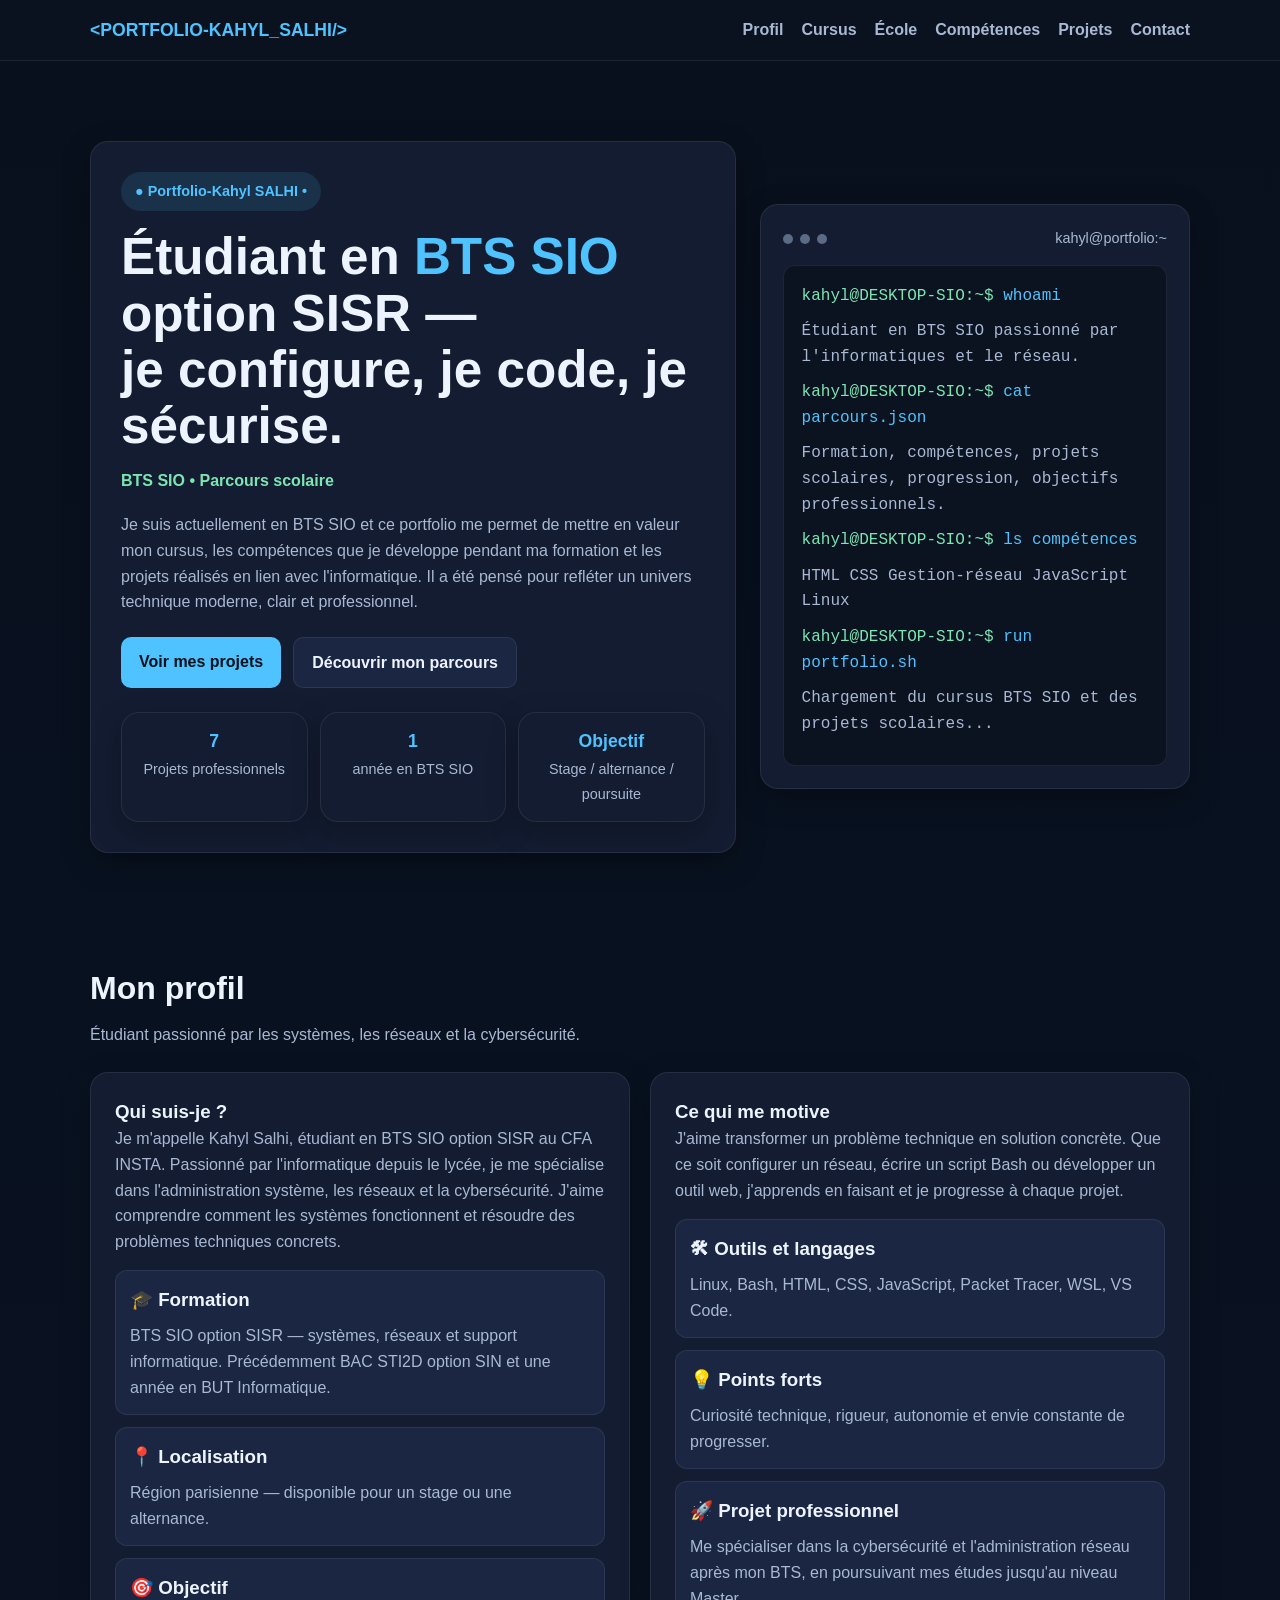
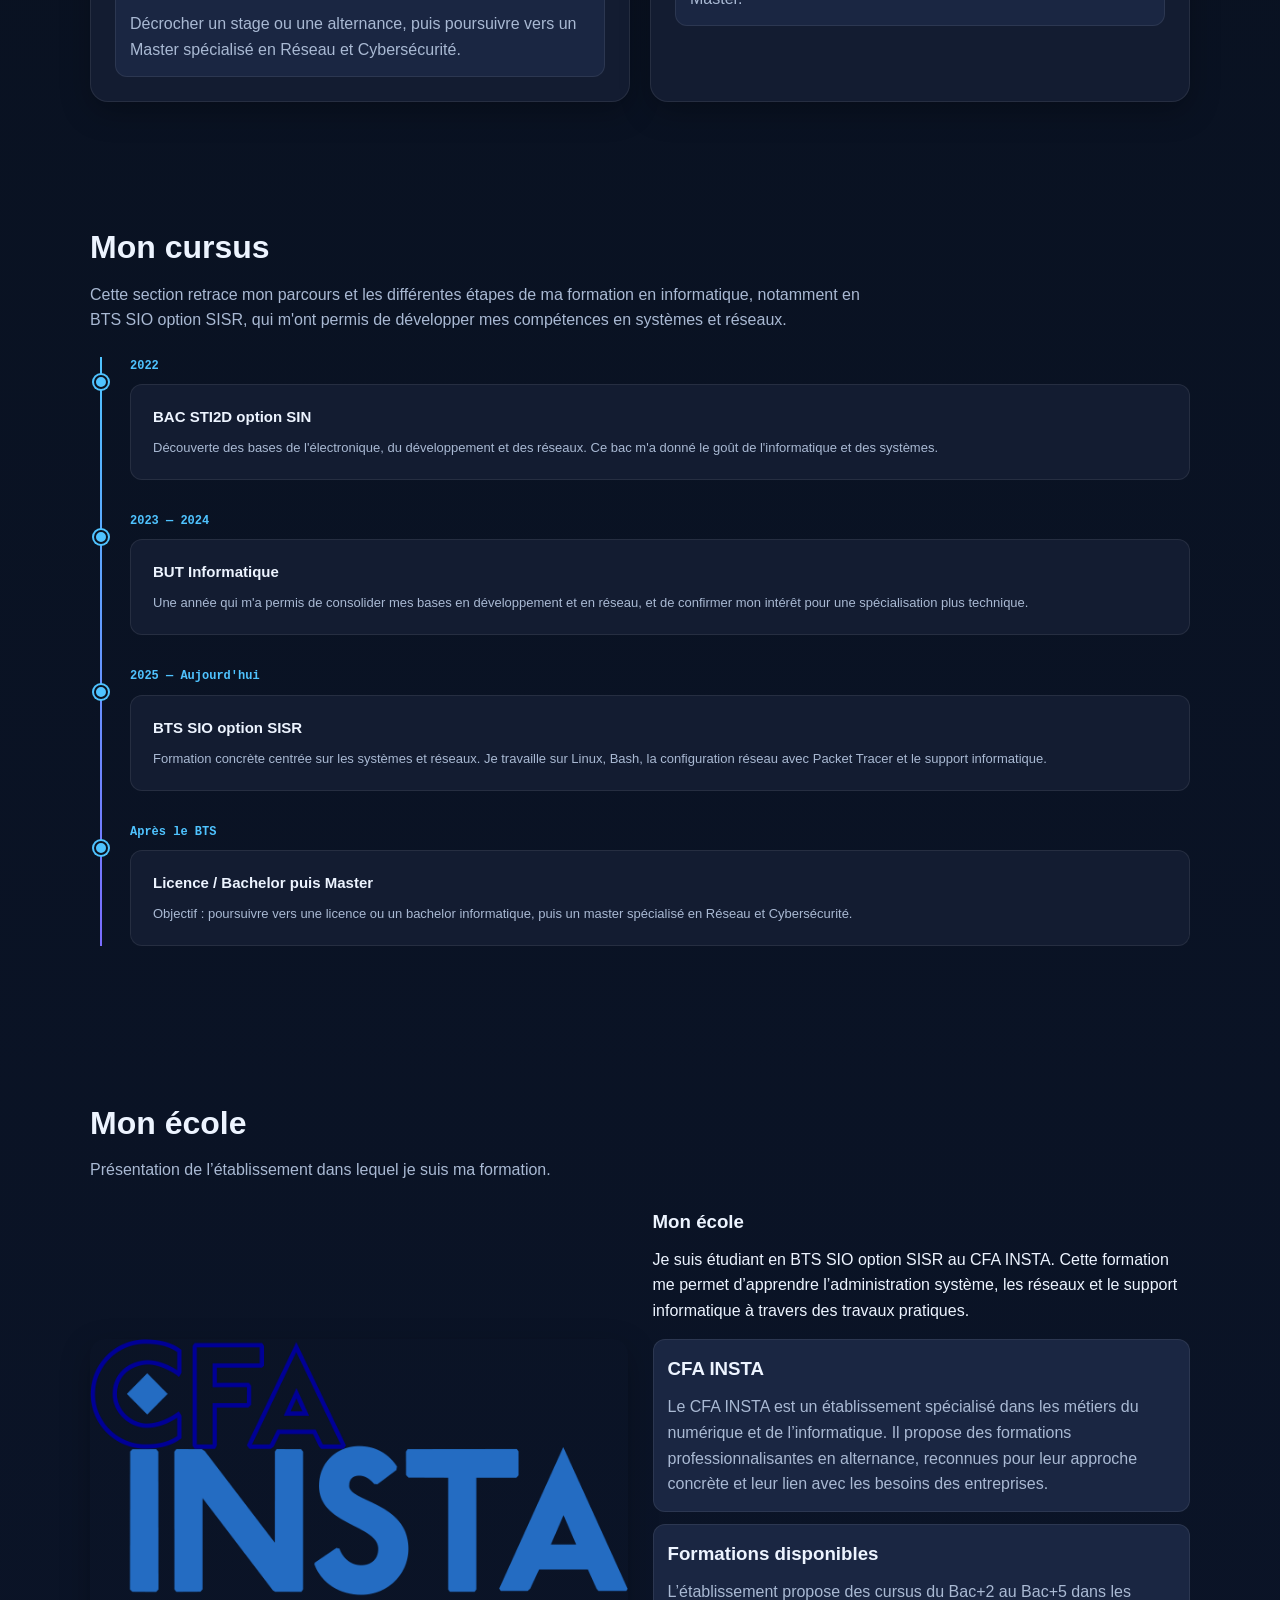
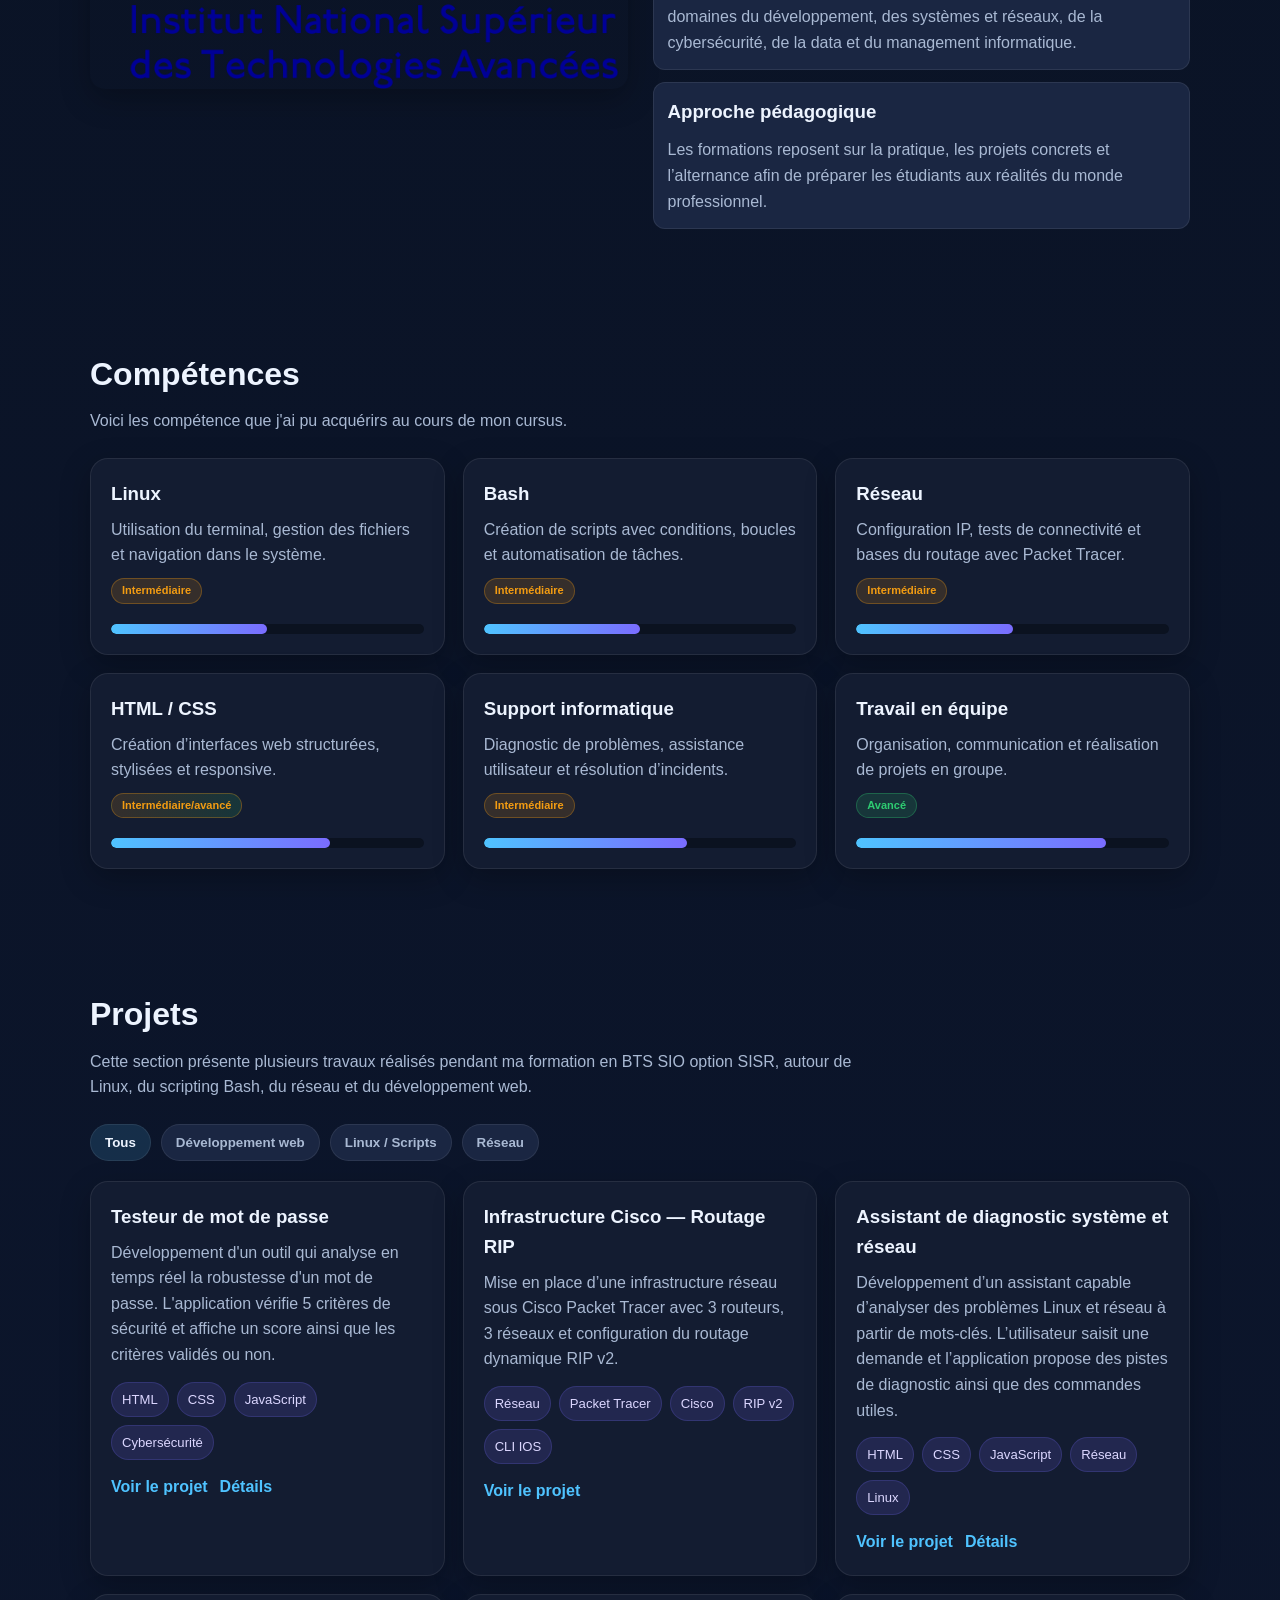
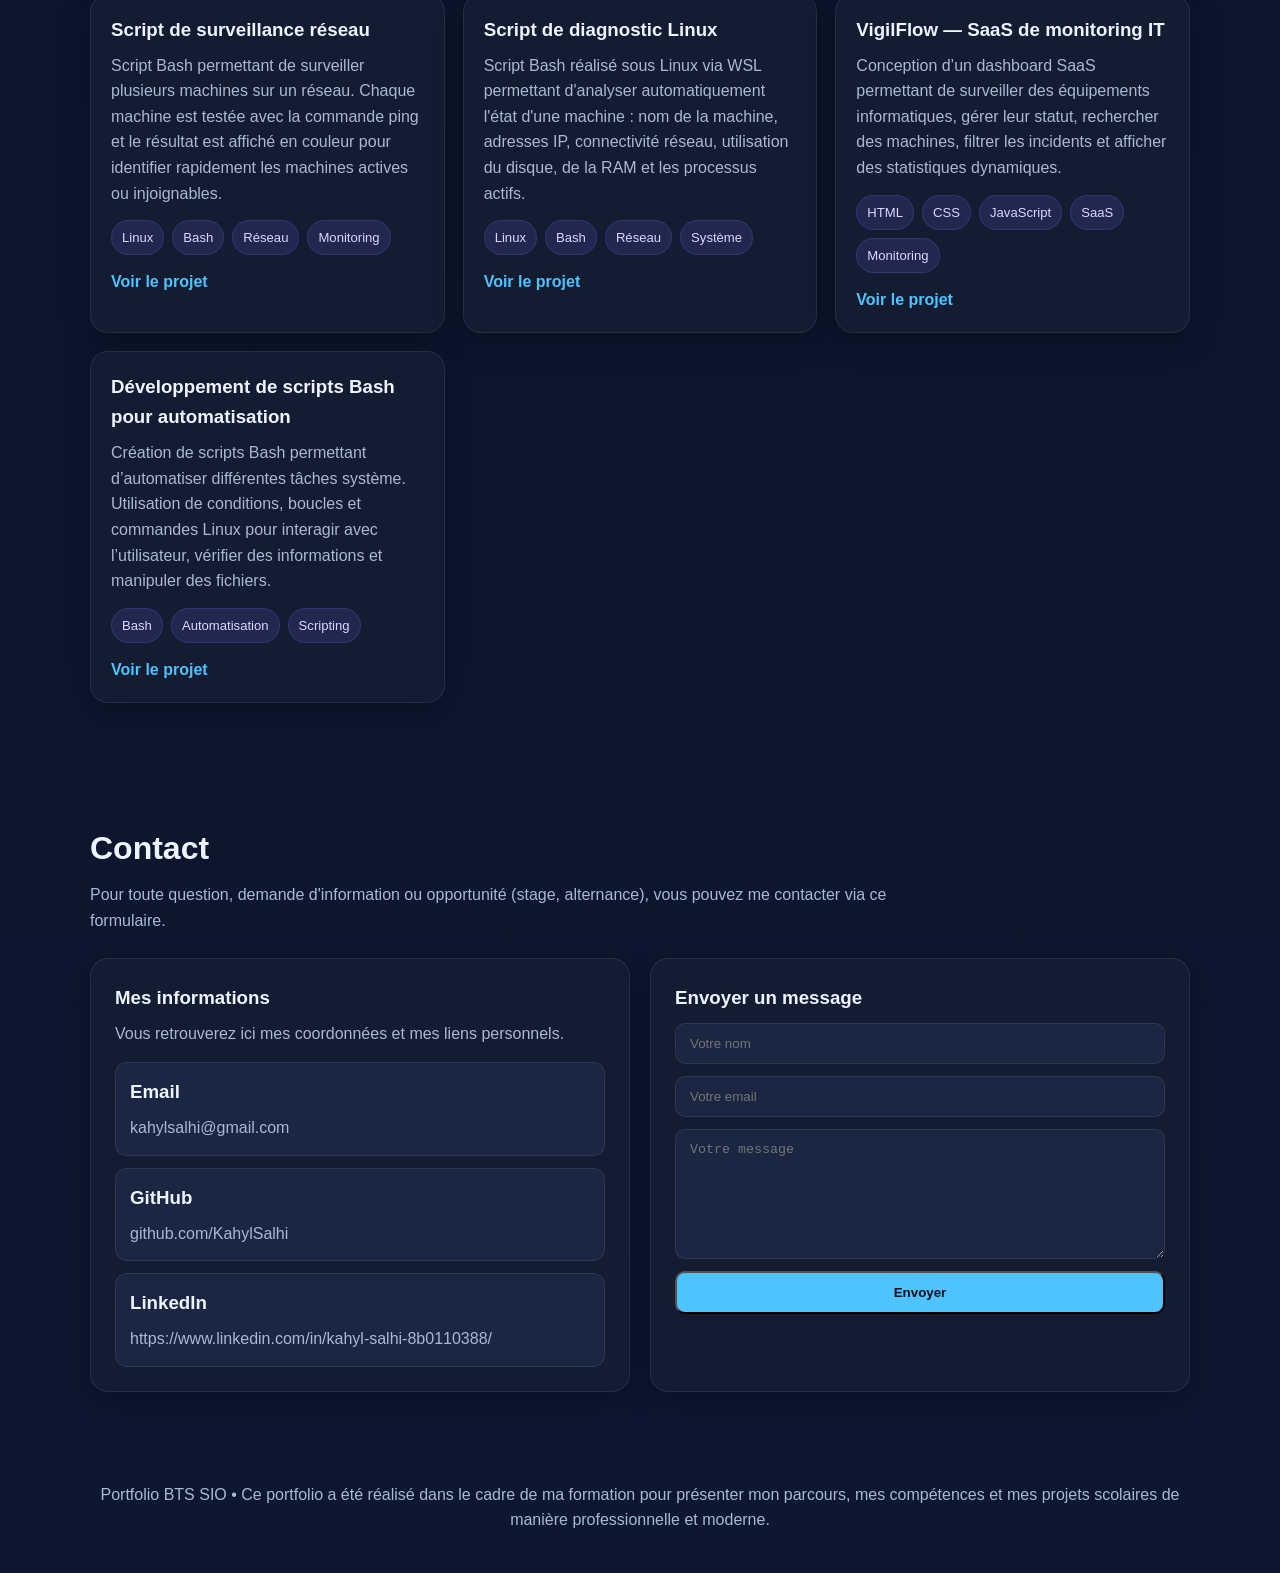
==== index.html @ feee1ef5 "Update fmt.Println message from 'Hello' to 'Goodbye'" ====
<!DOCTYPE html>
<html lang="fr">
<head>
<meta charset="UTF-8" />
<meta name="viewport" content="width=device-width, initial-scale=1.0" />
<title>Portfolio BTS SIO | Étudiant en informatique</title>
<link rel="stylesheet" href="style.css">
</head>
<body>
<nav class="navbar">
<div class="container nav-inner">
<div class="logo">&lt;<span>PORTFOLIO-KAHYL_SALHI</span>/&gt;</div>
<div class="nav-links">
<a href="#about">Profil</a>
<a href="#timeline">Cursus</a>
<a href="#ecole">École</a>
<a href="#skills">Compétences</a>
<a href="#projects">Projets</a>
<a href="#contact">Contact</a>
</div>
</div>
</nav>

<header class="hero container">
<div class="hero-grid">
<div class="hero-text reveal">
<div class="badge">● Portfolio-Kahyl SALHI •</div>
<h1>Étudiant en <span class="gradient-text">BTS SIO</span> option SISR —</br>je configure, je code, je sécurise.</h1>
<div class="typing" id="typingText"></div>
<p class="lead">
Je suis actuellement en BTS SIO et ce portfolio me permet de mettre en valeur mon cursus, les compétences que je développe pendant ma formation et les projets réalisés en lien avec l'informatique. Il a été pensé pour refléter un univers technique moderne, clair et professionnel.
</p>
<div class="hero-actions">
<a href="#projects" class="btn btn-primary">Voir mes projets</a>
<a href="#timeline" class="btn btn-secondary">Découvrir mon parcours</a>
</div>
<div class="hero-stats">
<div class="stats-card">
<strong>7</strong>
<span>Projets professionnels</span>
</div>
<div class="stats-card">
<strong>1</strong>
<span>année en BTS SIO</span>
</div>
<div class="stats-card">
<strong>Objectif</strong>
<span>Stage / alternance / poursuite</span>
</div>
</div>
</div>

<div class="terminal reveal">
<div class="terminal-header">
<div class="terminal-dots"><span></span><span></span><span></span></div>
<div class="terminal-title">kahyl@portfolio:~</div>
        </div>
        <div class="terminal-body">
          <div class="line"><span class="prompt">kahyl@DESKTOP-SIO:~$</span> <span class="command">whoami</span></div>
          <div class="line output">Étudiant en BTS SIO passionné par l'informatiques et le réseau.</div>
          <div class="line"><span class="prompt">kahyl@DESKTOP-SIO:~$</span> <span class="command">cat parcours.json</span></div>
          <div class="line output">Formation, compétences, projets scolaires, progression, objectifs professionnels.</div>
          <div class="line"><span class="prompt">kahyl@DESKTOP-SIO:~$</span> <span class="command">ls compétences</span></div>
          <div class="line output">HTML CSS Gestion-réseau JavaScript Linux </div>
          <div class="line"><span class="prompt">kahyl@DESKTOP-SIO:~$</span> <span class="command">run portfolio.sh</span></div>
          <div class="line output" id="terminalDynamic">Chargement du cursus BTS SIO et des projets scolaires...</div>
</div>
</div>

</header>

<section id="about">
  <div class="container">
    <div class="section-head reveal">
      <div>
        <h2>Mon profil</h2>
        <p>Étudiant passionné par les systèmes, les réseaux et la cybersécurité.</p>
      </div>
    </div>

    <div class="about-grid">

      <div class="card reveal">
        <h3>Qui suis-je ?</h3>
        <p>
          Je m'appelle Kahyl Salhi, étudiant en BTS SIO option SISR au CFA INSTA.
          Passionné par l'informatique depuis le lycée, je me spécialise dans
          l'administration système, les réseaux et la cybersécurité.
          J'aime comprendre comment les systèmes fonctionnent et résoudre des
          problèmes techniques concrets.
        </p>
        <div class="about-list">
          <div class="about-item">
            <h3>🎓 Formation</h3>
            <p>BTS SIO option SISR — systèmes, réseaux et support informatique.
            Précédemment BAC STI2D option SIN et une année en BUT Informatique.</p>
          </div>
          <div class="about-item">
            <h3>📍 Localisation</h3>
            <p>Région parisienne — disponible pour un stage ou une alternance.</p>
          </div>
          <div class="about-item">
            <h3>🎯 Objectif</h3>
            <p>Décrocher un stage ou une alternance, puis poursuivre vers un Master
            spécialisé en Réseau et Cybersécurité.</p>
          </div>
        </div>
      </div>

      <div class="card reveal">
        <h3>Ce qui me motive</h3>
        <p>
          J'aime transformer un problème technique en solution concrète.
          Que ce soit configurer un réseau, écrire un script Bash ou développer
          un outil web, j'apprends en faisant et je progresse à chaque projet.
        </p>
        <div class="about-list">
          <div class="about-item">
            <h3>🛠 Outils et langages</h3>
            <p>Linux, Bash, HTML, CSS, JavaScript, Packet Tracer, WSL, VS Code.</p>
          </div>
          <div class="about-item">
            <h3>💡 Points forts</h3>
            <p>Curiosité technique, rigueur, autonomie et envie constante de progresser.</p>
          </div>
          <div class="about-item">
            <h3>🚀 Projet professionnel</h3>
            <p>Me spécialiser dans la cybersécurité et l'administration réseau
            après mon BTS, en poursuivant mes études jusqu'au niveau Master.</p>
          </div>
        </div>
      </div>

    </div>
  </div>
</section>

<section id="timeline">
<div class="container">
<div class="section-head reveal">
<div>
<h2>Mon cursus</h2>
<p>Cette section retrace mon parcours et les différentes étapes de ma formation en informatique, notamment en BTS SIO option SISR, qui m'ont permis de développer mes compétences en systèmes et réseaux.</p>
</div>
</div>
<div class="timeline-vertical">

  <div class="tl-item reveal">
    <div class="tl-point"></div>
    <div class="tl-date">2022</div>
    <div class="tl-content">
      <h3>BAC STI2D option SIN</h3>
      <p>Découverte des bases de l'électronique, du développement et des réseaux. Ce bac m'a donné le goût de l'informatique et des systèmes.</p>
    </div>
  </div>

  <div class="tl-item reveal">
    <div class="tl-point"></div>
    <div class="tl-date">2023 — 2024</div>
    <div class="tl-content">
      <h3>BUT Informatique</h3>
      <p>Une année qui m'a permis de consolider mes bases en développement et en réseau, et de confirmer mon intérêt pour une spécialisation plus technique.</p>
    </div>
  </div>

  <div class="tl-item reveal">
    <div class="tl-point"></div>
    <div class="tl-date">2025 — Aujourd'hui</div>
    <div class="tl-content">
      <h3>BTS SIO option SISR</h3>
      <p>Formation concrète centrée sur les systèmes et réseaux. Je travaille sur Linux, Bash, la configuration réseau avec Packet Tracer et le support informatique.</p>
    </div>
  </div>

  <div class="tl-item reveal">
    <div class="tl-point"></div>
    <div class="tl-date">Après le BTS</div>
    <div class="tl-content">
      <h3>Licence / Bachelor puis Master</h3>
      <p>Objectif : poursuivre vers une licence ou un bachelor informatique, puis un master spécialisé en Réseau et Cybersécurité.</p>
    </div>
  </div>

</div>
</section>

<section id="ecole">
  <div class="container">
    <div class="section-head reveal">
      <div>
        <h2>Mon école</h2>
        <p>Présentation de l’établissement dans lequel je suis ma formation.</p>
      </div>
    </div>

    <div class="ecole-container reveal">

      <!-- IMAGE -->
      <div class="ecole-img">
        <img src="images/ecole.jpg" alt="CFA INSTA">
      </div>

      <!-- TEXTE -->
      <div class="ecole-content">
        <h3>Mon école</h3>
        <p>
          Je suis étudiant en BTS SIO option SISR au CFA INSTA.
          Cette formation me permet d’apprendre l’administration système,
          les réseaux et le support informatique à travers des travaux pratiques.
        </p>

        <div class="about-list">
          <div class="about-item">
            <h3>CFA INSTA</h3>
            <p>Le CFA INSTA est un établissement spécialisé dans les métiers du numérique et de l’informatique.
          Il propose des formations professionnalisantes en alternance, reconnues pour leur approche concrète
          et leur lien avec les besoins des entreprises.</p>
          </div>

          <div class="about-item">
            <h3>Formations disponibles</h3>
            <p>L’établissement propose des cursus du Bac+2 au Bac+5 dans les domaines du développement,
              des systèmes et réseaux, de la cybersécurité, de la data et du management informatique.</p>
          </div>

          <div class="about-item">
            <h3>Approche pédagogique</h3>
            <p>Les formations reposent sur la pratique, les projets concrets et l’alternance afin de préparer
              les étudiants aux réalités du monde professionnel.</p>
          </div>
        </div>
      </div>

    </div>
  </div>
</section>

<section id="skills">
<div class="container">
<div class="section-head reveal">
<div>
<h2>Compétences</h2>
<p>Voici les compétence que j'ai pu acquérirs au cours de mon cursus.</p>
</div>
</div>
<div class="skills-grid">

  <div class="skill-card reveal">
    <h3>Linux</h3>
    <p>Utilisation du terminal, gestion des fichiers et navigation dans le système.</p>
        <span class="niveau intermediaire">Intermédiaire</span>
    <div class="progress"><span data-width="50%"></span></div>
  </div>

  <div class="skill-card reveal">
    <h3>Bash</h3>
    <p>Création de scripts avec conditions, boucles et automatisation de tâches.</p>
          <span class="niveau intermediaire">Intermédiaire</span>
    <div class="progress"><span data-width="50%"></span></div>
  </div>

  <div class="skill-card reveal">
    <h3>Réseau</h3>
    <p>Configuration IP, tests de connectivité et bases du routage avec Packet Tracer.</p>
          <span class="niveau intermediaire">Intermédiaire</span>
    <div class="progress"><span data-width="50%"></span></div>
  </div>

  <div class="skill-card reveal">
    <h3>HTML / CSS</h3>
    <p>Création d’interfaces web structurées, stylisées et responsive.</p>
          <span class="niveau inter-avan">Intermédiaire/avancé</span>
    <div class="progress"><span data-width="70%"></span></div>
  </div>

  <div class="skill-card reveal">
    <h3>Support informatique</h3>
    <p>Diagnostic de problèmes, assistance utilisateur et résolution d’incidents.</p>
          <span class="niveau intermediaire">Intermédiaire</span>
    <div class="progress"><span data-width="65%"></span></div>
  </div>

  <div class="skill-card reveal">
    <h3>Travail en équipe</h3>
    <p>Organisation, communication et réalisation de projets en groupe.</p>
          <span class="niveau avance">Avancé</span>
    <div class="progress"><span data-width="80%"></span></div>
  </div>

</div>
</div>
</section>

<section id="projects">
<div class="container">
<div class="section-head reveal">
<div>
<h2>Projets </h2>
<p>Cette section présente plusieurs travaux réalisés pendant ma formation en BTS SIO option SISR, autour de Linux, du scripting Bash, du réseau et du développement web.</p>
</div>
</div>

<div class="filter-bar reveal">
<button class="filter-btn active" data-filter="all">Tous</button>
<button class="filter-btn" data-filter="web">Développement web</button>
<button class="filter-btn" data-filter="app">Linux / Scripts</button>
<button class="filter-btn" data-filter="analyse">Réseau</button>
</div>

<div class="projects-grid">

<article class="project-card reveal" data-category="web">
  <h3>Testeur de mot de passe</h3>

  <p>
    Développement d'un outil qui analyse en temps réel la robustesse d'un mot de passe.
    L'application vérifie 5 critères de sécurité et affiche un score ainsi que les critères validés ou non.
  </p>

  <div class="tags">
    <span class="tag">HTML</span>
    <span class="tag">CSS</span>
    <span class="tag">JavaScript</span>
    <span class="tag">Cybersécurité</span>
  </div>

  <div class="project-links">
    <a href="https://kahylSalhi.github.io/Portfolio/testeur-mdp/test-mdp.html" target="_blank">Voir le projet</a>
    <a href="projet-testeur-mdp.html">Détails</a>
  </div>
</article>

<article class="project-card reveal" data-category="analyse">

  <h3>Infrastructure Cisco — Routage RIP</h3>

  <p>
    Mise en place d’une infrastructure réseau sous Cisco Packet Tracer
    avec 3 routeurs, 3 réseaux et configuration du routage dynamique RIP v2.
  </p>

  <div class="tags">
    <span class="tag">Réseau</span>
    <span class="tag">Packet Tracer</span>
    <span class="tag">Cisco</span>
    <span class="tag">RIP v2</span>
    <span class="tag">CLI IOS</span>
  </div>

  <div class="project-links">
    <a href="projet-cisco-rip.html" target="_blank">
      Voir le projet
    </a>
  </div>

</article>

<article class="project-card reveal" data-category="web">
  <h3>Assistant de diagnostic système et réseau</h3>

  <p>
    Développement d’un assistant capable d’analyser des problèmes Linux et réseau à partir de mots-clés.
    L’utilisateur saisit une demande et l’application propose des pistes de diagnostic ainsi que des commandes utiles.
  </p>

  <div class="tags">
    <span class="tag">HTML</span>
    <span class="tag">CSS</span>
    <span class="tag">JavaScript</span>
    <span class="tag">Réseau</span>
    <span class="tag">Linux</span>
  </div>

  <div class="project-links">
    <a href="https://kahylSalhi.github.io/Portfolio/assistant-ia.html" target="_blank">Voir le projet</a>
    <a href="assistant-diagnostic-detail.html">Détails</a>
  </div>
</article>

<article class="project-card reveal" data-category="app">

  <h3>Script de surveillance réseau</h3>

  <p>
    Script Bash permettant de surveiller plusieurs machines sur un réseau.
    Chaque machine est testée avec la commande ping et le résultat est affiché
    en couleur pour identifier rapidement les machines actives ou injoignables.
  </p>

  <div class="tags">
    <span class="tag">Linux</span>
    <span class="tag">Bash</span>
    <span class="tag">Réseau</span>
    <span class="tag">Monitoring</span>
  </div>

  <div class="project-links">
    <a href="projet-surveillance.html" target="_blank">Voir le projet</a>
  </div>

</article>
        
<article class="project-card reveal" data-category="app">
  <h3>Script de diagnostic Linux</h3>

  <p>
    Script Bash réalisé sous Linux via WSL permettant d'analyser automatiquement l'état 
        d'une machine : nom de la machine, adresses IP, connectivité réseau, utilisation 
        du disque, de la RAM et les processus actifs.
  </p>

  <div class="tags">
    <span class="tag">Linux</span>
    <span class="tag">Bash</span>
    <span class="tag">Réseau</span>
    <span class="tag">Système</span>
  </div>

  <div class="project-links">
    <a href="projet-linux.html" target="_blank">Voir le projet</a>
  </div>
</article>

<article class="project-card reveal" data-category="web">

  <h3>VigilFlow — SaaS de monitoring IT</h3>

  <p>
    Conception d’un dashboard SaaS permettant de surveiller des équipements informatiques,
    gérer leur statut, rechercher des machines, filtrer les incidents et afficher des statistiques dynamiques.
  </p>

  <div class="tags">
    <span class="tag">HTML</span>
    <span class="tag">CSS</span>
    <span class="tag">JavaScript</span>
    <span class="tag">SaaS</span>
    <span class="tag">Monitoring</span>
  </div>

  <div class="project-links">
    <a href="Saas-VigilFLOW/projet-vigilflow.html" target="_blank">Voir le projet</a>
  </div>

</article>

<article class="project-card reveal" data-category="app">
<h3>Développement de scripts Bash pour automatisation</h3>
<p>Création de scripts Bash permettant d’automatiser différentes tâches système. Utilisation de conditions, boucles et commandes Linux pour interagir avec l’utilisateur, vérifier des informations et manipuler des fichiers.</p>
<div class="tags">
<span class="tag">Bash</span>
<span class="tag">Automatisation</span>
<span class="tag">Scripting</span>
</div>
<div class="project-links">
<a href="gestion-users.html" target="_blank">Voir le projet</a>
</div>

</article>
        
</div>
</div>
</section>

<section id="contact">
<div class="container">
<div class="section-head reveal">
<div>
<h2>Contact</h2>
<p>Pour toute question, demande d'information ou opportunité (stage, alternance), vous pouvez me contacter via ce formulaire.</p>
</div>
</div>
<div class="contact-grid">
<div class="contact-card reveal">
<h3>Mes informations</h3>
<p>Vous retrouverez ici mes coordonnées et mes liens personnels.</p>
<div class="about-list">
<div class="about-item">
<h3>Email</h3>
<p>kahylsalhi@gmail.com</p>
</div>
<div class="about-item">
<h3>GitHub</h3>
<p>github.com/KahylSalhi</p>
</div>
<div class="about-item">
<h3>LinkedIn</h3>
<p>https://www.linkedin.com/in/kahyl-salhi-8b0110388/</p>
</div>
</div>
</div>

<div class="contact-card reveal">
<h3>Envoyer un message</h3>
<form id="contactForm">
<input type="text" placeholder="Votre nom" required>
<input type="email" placeholder="Votre email" required>
<textarea placeholder="Votre message" required></textarea>
<button type="submit" class="btn btn-primary">Envoyer</button>
<div class="success-msg" id="successMsg">Message envoyé avec succès! Merci de m'avoir contacté.</div>
</form>
</div>
</div>
</div>
</section>

<footer>
<div class="container">
Portfolio BTS SIO • Ce portfolio a été réalisé dans le cadre de ma formation pour présenter mon parcours, mes compétences et mes projets scolaires de manière professionnelle et moderne.
</div>
</footer>

<script>
const typingText = document.getElementById('typingText');
const words = [
'BTS SIO • Parcours scolaire',
'Projets réalisés en formation',
'Compétences techniques en progression',
'Objectif : stage ou poursuite d\'études'
];

let wordIndex = 0;
let charIndex = 0;
let deleting = false;

function typeEffect() {
const current = words[wordIndex];
typingText.textContent = current.slice(0, charIndex);

if (!deleting && charIndex < current.length) {
charIndex++;
setTimeout(typeEffect, 70);
} else if (deleting && charIndex > 0) {
charIndex--;
setTimeout(typeEffect, 35);
} else {
deleting = !deleting;
if (!deleting) {
wordIndex = (wordIndex + 1) % words.length;
}
setTimeout(typeEffect, deleting ? 1000 : 250);
}
}
typeEffect();

const revealElements = document.querySelectorAll('.reveal');
const observer = new IntersectionObserver((entries) => {
entries.forEach((entry) => {
if (entry.isIntersecting) {
entry.target.classList.add('visible');
entry.target.querySelectorAll('.progress span').forEach((bar) => {
bar.style.width = bar.dataset.width;
});
}
});
}, { threshold: 0.15 });

revealElements.forEach((el) => observer.observe(el));

const filterButtons = document.querySelectorAll('.filter-btn');
const projects = document.querySelectorAll('.project-card');

filterButtons.forEach((button) => {
button.addEventListener('click', () => {
filterButtons.forEach((btn) => btn.classList.remove('active'));
button.classList.add('active');
const filter = button.dataset.filter;

projects.forEach((project) => {
const category = project.dataset.category;
if (filter === 'all' || category === filter) {
project.classList.remove('hidden');
} else {
project.classList.add('hidden');
}
});
});
});

const form = document.getElementById('contactForm');
const successMsg = document.getElementById('successMsg');

form.addEventListener('submit', function (e) {
e.preventDefault();
successMsg.style.display = 'block';
form.reset();
});
  
</script>
</body>
</html>
---- style.css ----
:root {
--bg: #0b1220;
--panel: #131c31;
--panel-2: #1a2642;
--text: #edf4ff;
--muted: #a9b9d3;
--primary: #4fc3ff;
--secondary: #7a6cff;
--border: rgba(255,255,255,0.08);
--shadow: 0 10px 30px rgba(0, 0, 0, 0.25);
}

* {
margin: 0;
padding: 0;
box-sizing: border-box;
}

html {
scroll-behavior: smooth;
}

body {
font-family: Arial, sans-serif;
background: linear-gradient(180deg, #08101d, #0d1730);
color: var(--text);
line-height: 1.6;
}

.container {
width: min(1100px, calc(100% - 32px));
margin: auto;
}

.navbar {
position: sticky;
top: 0;
background: rgba(11, 18, 32, 0.95);
border-bottom: 1px solid var(--border);
z-index: 10;
}

.nav-inner {
display: flex;
justify-content: space-between;
align-items: center;
gap: 20px;
padding: 16px 0;
flex-wrap: wrap;
}

.logo {
font-weight: 700;
font-size: 1.1rem;
color: var(--primary);
}

.nav-links {
display: flex;
gap: 18px;
flex-wrap: wrap;
}

.nav-links a {
color: var(--muted);
text-decoration: none;
font-weight: bold;
}

.nav-links a:hover {
color: var(--text);
}

.hero {
padding: 80px 0 50px;
}

.hero-grid {
display: grid;
grid-template-columns: 1.2fr 0.8fr;
gap: 24px;
align-items: center;
}

.hero-text,
.terminal,
.card,
.timeline-card,
.skill-card,
.project-card,
.contact-card,
.stats-card {
background: var(--panel);
border: 1px solid var(--border);
border-radius: 18px;
box-shadow: var(--shadow);
}

.hero-text {
padding: 30px;
}

.badge {
display: inline-block;
background: rgba(79, 195, 255, 0.12);
color: var(--primary);
padding: 8px 14px;
border-radius: 999px;
font-weight: bold;
margin-bottom: 18px;
font-size: 0.9rem;
}

h1 {
font-size: clamp(2rem, 4vw, 3.5rem);
line-height: 1.1;
margin-bottom: 14px;
}

.gradient-text {
color: var(--primary);
}

.typing {
color: #7ce6b3;
font-weight: bold;
min-height: 28px;
margin-bottom: 16px;
}

.lead {
color: var(--muted);
margin-bottom: 22px;
}

.hero-actions {
display: flex;
gap: 12px;
flex-wrap: wrap;
margin-bottom: 24px;
}

.btn {
display: inline-block;
padding: 12px 18px;
border-radius: 10px;
text-decoration: none;
font-weight: bold;
}

.btn-primary {
background: var(--primary);
color: #08101d;
}

.btn-secondary {
border: 1px solid var(--border);
color: var(--text);
background: var(--panel-2);
}

.hero-stats {
display: grid;
grid-template-columns: repeat(3, 1fr);
gap: 12px;
}

.stats-card {
padding: 14px;
text-align: center;
}

.stats-card strong {
display: block;
font-size: 1.1rem;
color: var(--primary);
}

.stats-card span {
color: var(--muted);
font-size: 0.9rem;
}

.terminal {
padding: 22px;
}

.terminal-header {
display: flex;
justify-content: space-between;
align-items: center;
margin-bottom: 14px;
}

.terminal-dots {
display: flex;
gap: 7px;
}

.terminal-dots span {
width: 10px;
height: 10px;
border-radius: 50%;
background: #5b6a85;
}

.terminal-title {
font-size: 0.9rem;
color: var(--muted);
}

.terminal-body {
font-family: Consolas, monospace;
background: #0b1220;
border: 1px solid var(--border);
border-radius: 12px;
padding: 18px;
}

.line { margin-bottom: 10px; }
.prompt { color: #7ce6b3; }
.command { color: var(--primary); }
.output { color: var(--muted); }

section {
padding: 60px 0;
}

.section-head {
margin-bottom: 24px;
}

.section-head h2 {
font-size: 2rem;
margin-bottom: 8px;
}

.section-head p {
color: var(--muted);
max-width: 800px;
}

.about-grid,
.timeline-grid,
.contact-grid {
display: grid;
grid-template-columns: repeat(2, 1fr);
gap: 20px;
}

.card,
.timeline-card,
.contact-card {
padding: 24px;
}

.about-list {
display: grid;
gap: 12px;
margin-top: 16px;
}

.about-item {
background: var(--panel-2);
border: 1px solid var(--border);
border-radius: 12px;
padding: 14px;
}

.about-item h3,
.timeline-card h3,
.skill-card h3,
.project-card h3,
.contact-card h3 {
margin-bottom: 8px;
}

.about-item p,
.card p,
.timeline-card p,
.skill-card p,
.project-card p,
.contact-card p {
color: var(--muted);
}

.skills-grid,
.projects-grid {
display: grid;
grid-template-columns: repeat(3, 1fr);
gap: 18px;
}

.skill-card,
.project-card {
padding: 20px;
}

.progress {
height: 10px;
border-radius: 999px;
background: #0b1220;
overflow: hidden;
margin-top: 14px;
}

.progress span {
display: block;
height: 100%;
border-radius: 999px;
background: linear-gradient(90deg, var(--primary), var(--secondary));
width: 0;
transition: width 1s ease;
}

.filter-bar {
display: flex;
gap: 10px;
flex-wrap: wrap;
margin-bottom: 20px;
}

.filter-btn {
border: 1px solid var(--border);
background: var(--panel-2);
color: var(--muted);
border-radius: 999px;
padding: 10px 14px;
cursor: pointer;
font-weight: bold;
}

.filter-btn.active,
.filter-btn:hover {
background: rgba(79, 195, 255, 0.15);
color: var(--text);
}

.tags {
display: flex;
gap: 8px;
flex-wrap: wrap;
margin: 14px 0;
}

.tag {
font-size: 0.82rem;
padding: 6px 10px;
border-radius: 999px;
background: rgba(122, 108, 255, 0.15);
color: #dcd7ff;
border: 1px solid rgba(122, 108, 255, 0.2);
}

.project-links {
display: flex;
gap: 12px;
margin-top: 12px;
}

.project-links a {
color: var(--primary);
text-decoration: none;
font-weight: bold;
}

.project-card.hidden {
display: none;
}

form {
display: grid;
gap: 12px;
margin-top: 10px;
}

input, textarea {
width: 100%;
padding: 12px 14px;
border-radius: 10px;
border: 1px solid var(--border);
background: var(--panel-2);
color: var(--text);
}

textarea {
min-height: 130px;
resize: vertical;
}

.success-msg {
display: none;
padding: 12px;
border-radius: 10px;
background: rgba(124, 230, 179, 0.12);
border: 1px solid rgba(124, 230, 179, 0.2);
color: #7ce6b3;
font-weight: bold;
}

footer {
padding: 30px 0 40px;
text-align: center;
color: var(--muted);
}

.reveal {
opacity: 0;
transform: translateY(20px);
transition: 0.6s ease;
}

.reveal.visible {
opacity: 1;
transform: translateY(0);
}

@media (max-width: 950px) {
.hero-grid,
.about-grid,
.timeline-grid,
.contact-grid,
.skills-grid,
.projects-grid {
grid-template-columns: 1fr;
}

.hero-stats {
grid-template-columns: 1fr;
}
}

@media (max-width: 640px) {
.hero-text,
.terminal,
.card,
.timeline-card,
.skill-card,
.project-card,
.contact-card {
padding: 18px;
}

h1 {
font-size: 2rem;
}
}

.projects-grid {
  display: grid;
  grid-template-columns: repeat(3, 1fr);
  gap: 18px;
}

.carousel {
  position: relative;
  margin-top: 20px;
  text-align: center;
}

.carousel img {
  width: 100%;
  max-height: 300px;
  object-fit: contain;
  border-radius: 12px;
  background: #0b1220;
}

.prev, .next {
  position: absolute;
  top: 50%;
  transform: translateY(-50%);
  background: rgba(0,0,0,0.6);
  color: white;
  border: none;
  padding: 10px;
  cursor: pointer;
  border-radius: 8px;
}

.prev { left: 10px; }
.next { right: 10px; }

#carouselText {
  margin-top: 10px;
  color: #a9b9d3;
}
  .ecole-container {
  display: grid;
  grid-template-columns: 1fr 1fr;
  gap: 25px;
  align-items: center;
}

.ecole-img img {
  width: 100%;
  border-radius: 15px;
  box-shadow: var(--shadow);
}

.ecole-content h3 {
  margin-bottom: 10px;
}

/* Responsive (mobile) */
@media (max-width: 900px) {
  .ecole-container {
    grid-template-columns: 1fr;
  }
}
.timeline-vertical {
  position: relative;
  padding-left: 40px;
}

.timeline-vertical::before {
  content: '';
  position: absolute;
  left: 10px;
  top: 0;
  bottom: 0;
  width: 2px;
  background: linear-gradient(to bottom, var(--primary), var(--secondary));
}

.tl-item {
  position: relative;
  margin-bottom: 32px;
}

.tl-point {
  position: absolute;
  left: -36px;
  top: 18px;
  width: 14px;
  height: 14px;
  border-radius: 50%;
  background: var(--primary);
  border: 2px solid #0b1220;
  box-shadow: 0 0 0 2px var(--primary);
}

.tl-date {
  font-size: 12px;
  color: var(--primary);
  margin-bottom: 8px;
  font-family: 'JetBrains Mono', monospace;
  font-weight: bold;
}

.tl-content {
  background: var(--panel);
  border: 1px solid var(--border);
  border-radius: 12px;
  padding: 20px 22px;
}

.tl-content h3 {
  font-size: 15px;
  color: var(--text);
  margin-bottom: 8px;
}

.tl-content p {
  font-size: 13px;
  color: var(--muted);
  line-height: 1.7;
}
.niveau {
  display: inline-block;
  font-size: 11px;
  font-weight: bold;
  padding: 3px 10px;
  border-radius: 999px;
  margin-top: 10px;
  margin-bottom: 6px;
}

.niveau.inter-avan {
  background: linear-gradient(90deg, rgba(243, 156, 18, 0.15), rgba(46, 204, 113, 0.15));
  color: #f39c12;
  border: 1px solid rgba(243, 156, 18, 0.3);
}


.niveau.intermediaire {
  background: rgba(243, 156, 18, 0.15);
  color: #f39c12;
  border: 1px solid rgba(243, 156, 18, 0.3);
}

.niveau.avance {
  background: rgba(46, 204, 113, 0.15);
  color: #2ecc71;
  border: 1px solid rgba(46, 204, 113, 0.3);
}

.profile-picture {
  margin-bottom: 25px;
}

.profile-picture img {
  width: 170px;
  height: 170px;
  object-fit: cover;
  border-radius: 50%;
  border: 4px solid #3b82f6;
  box-shadow: 0 10px 30px rgba(15, 23, 42, 0.15);
}
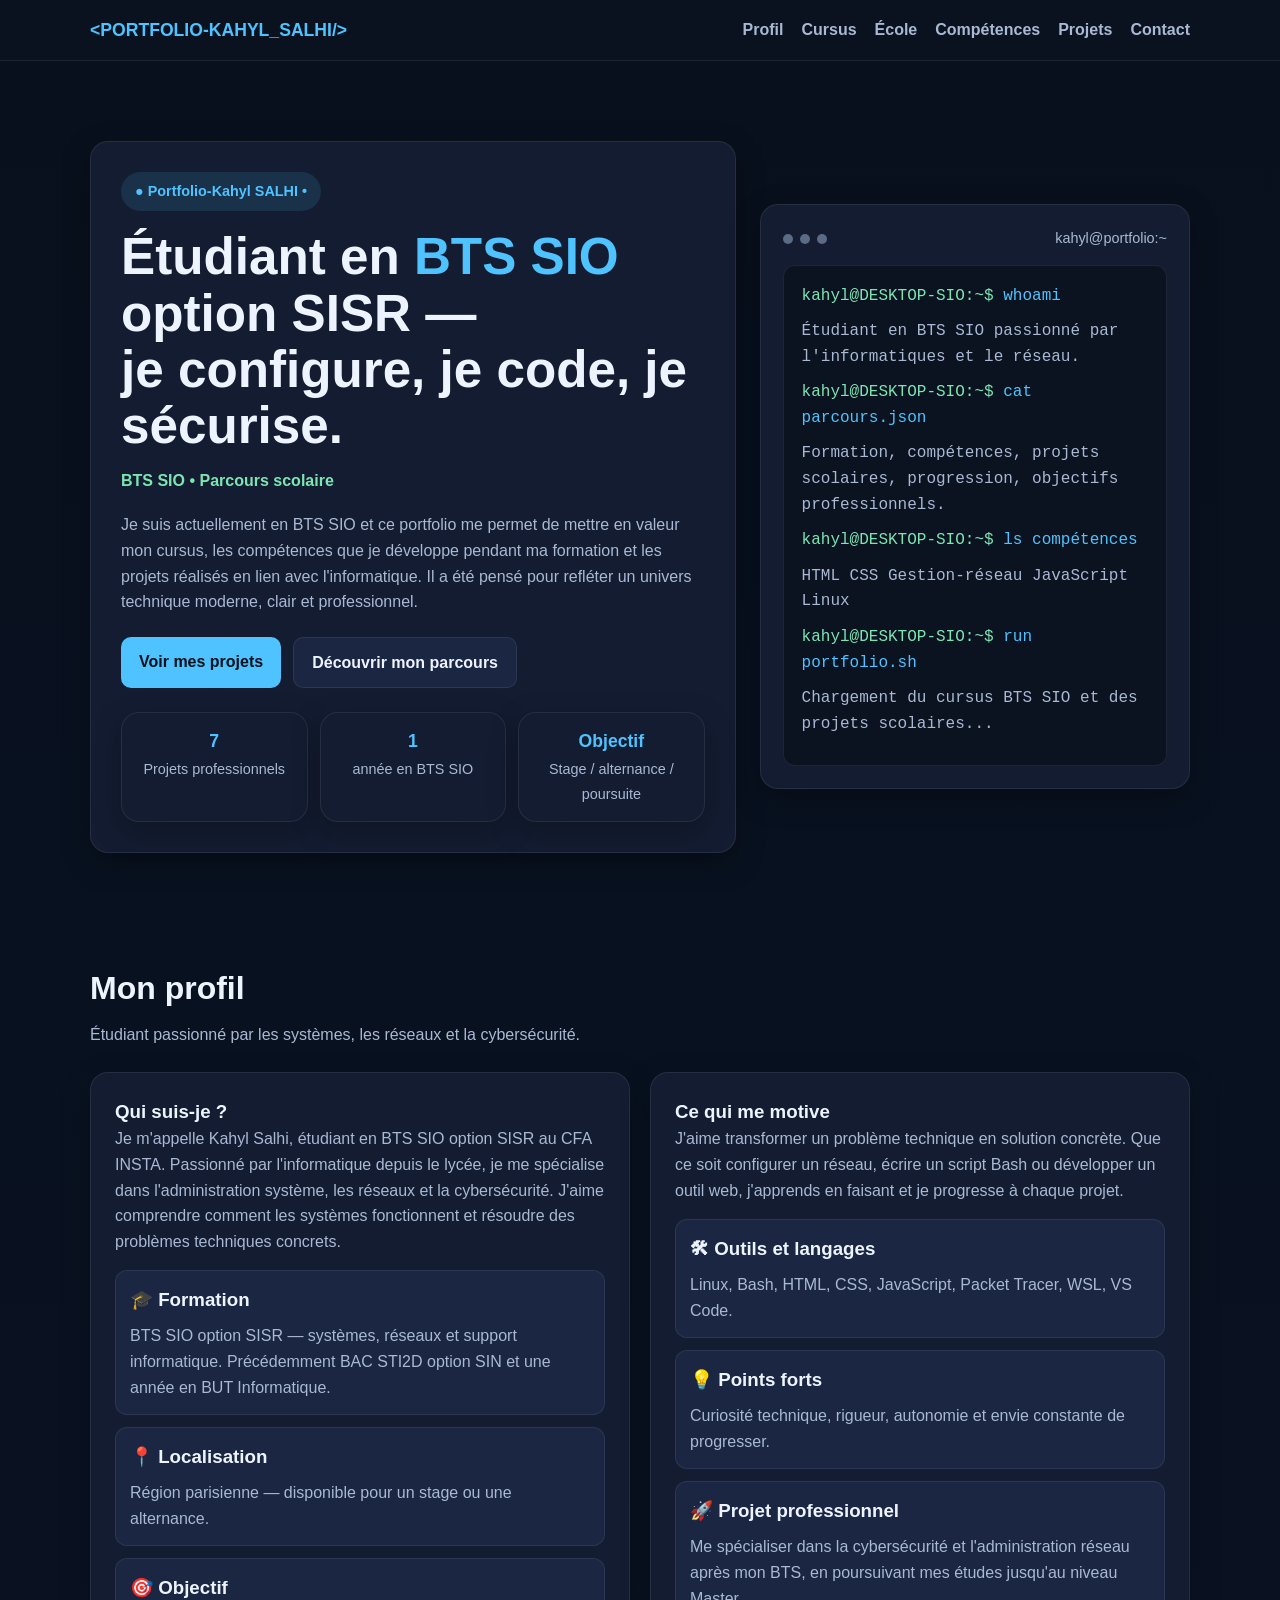
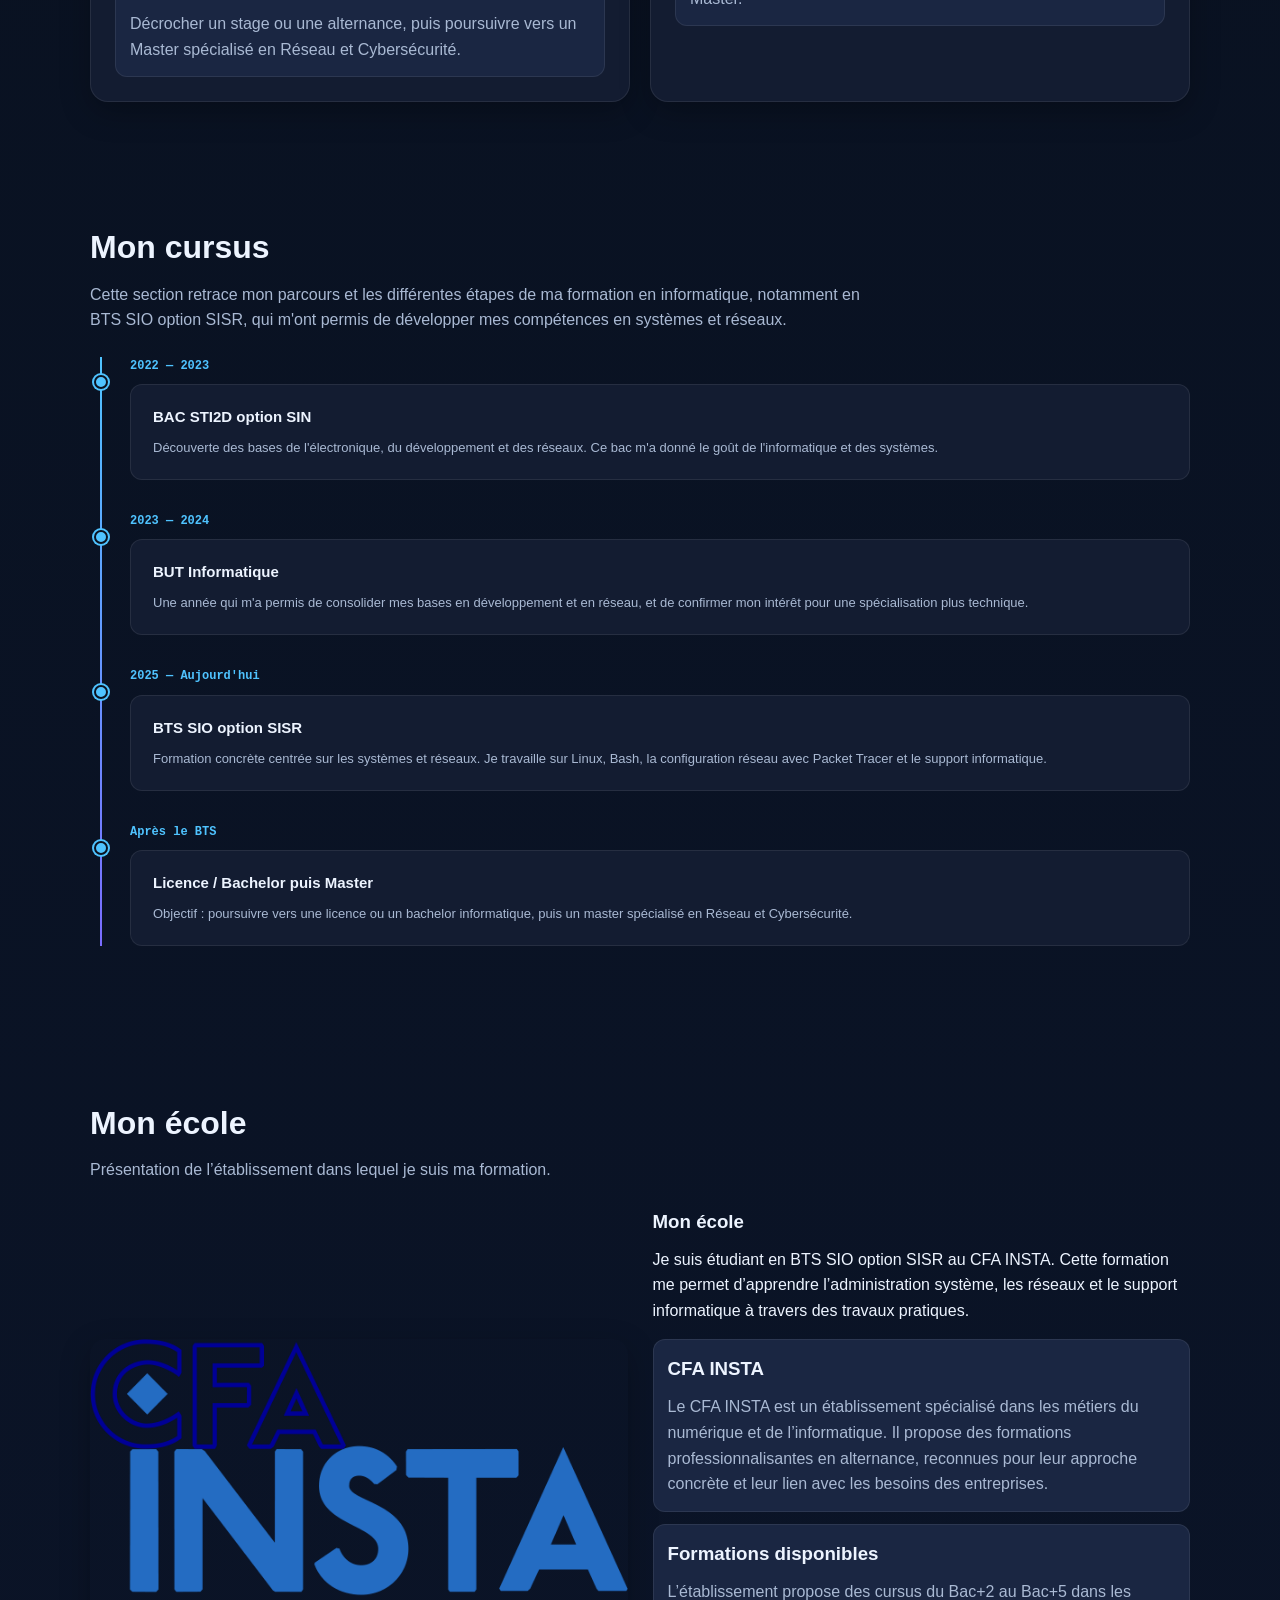
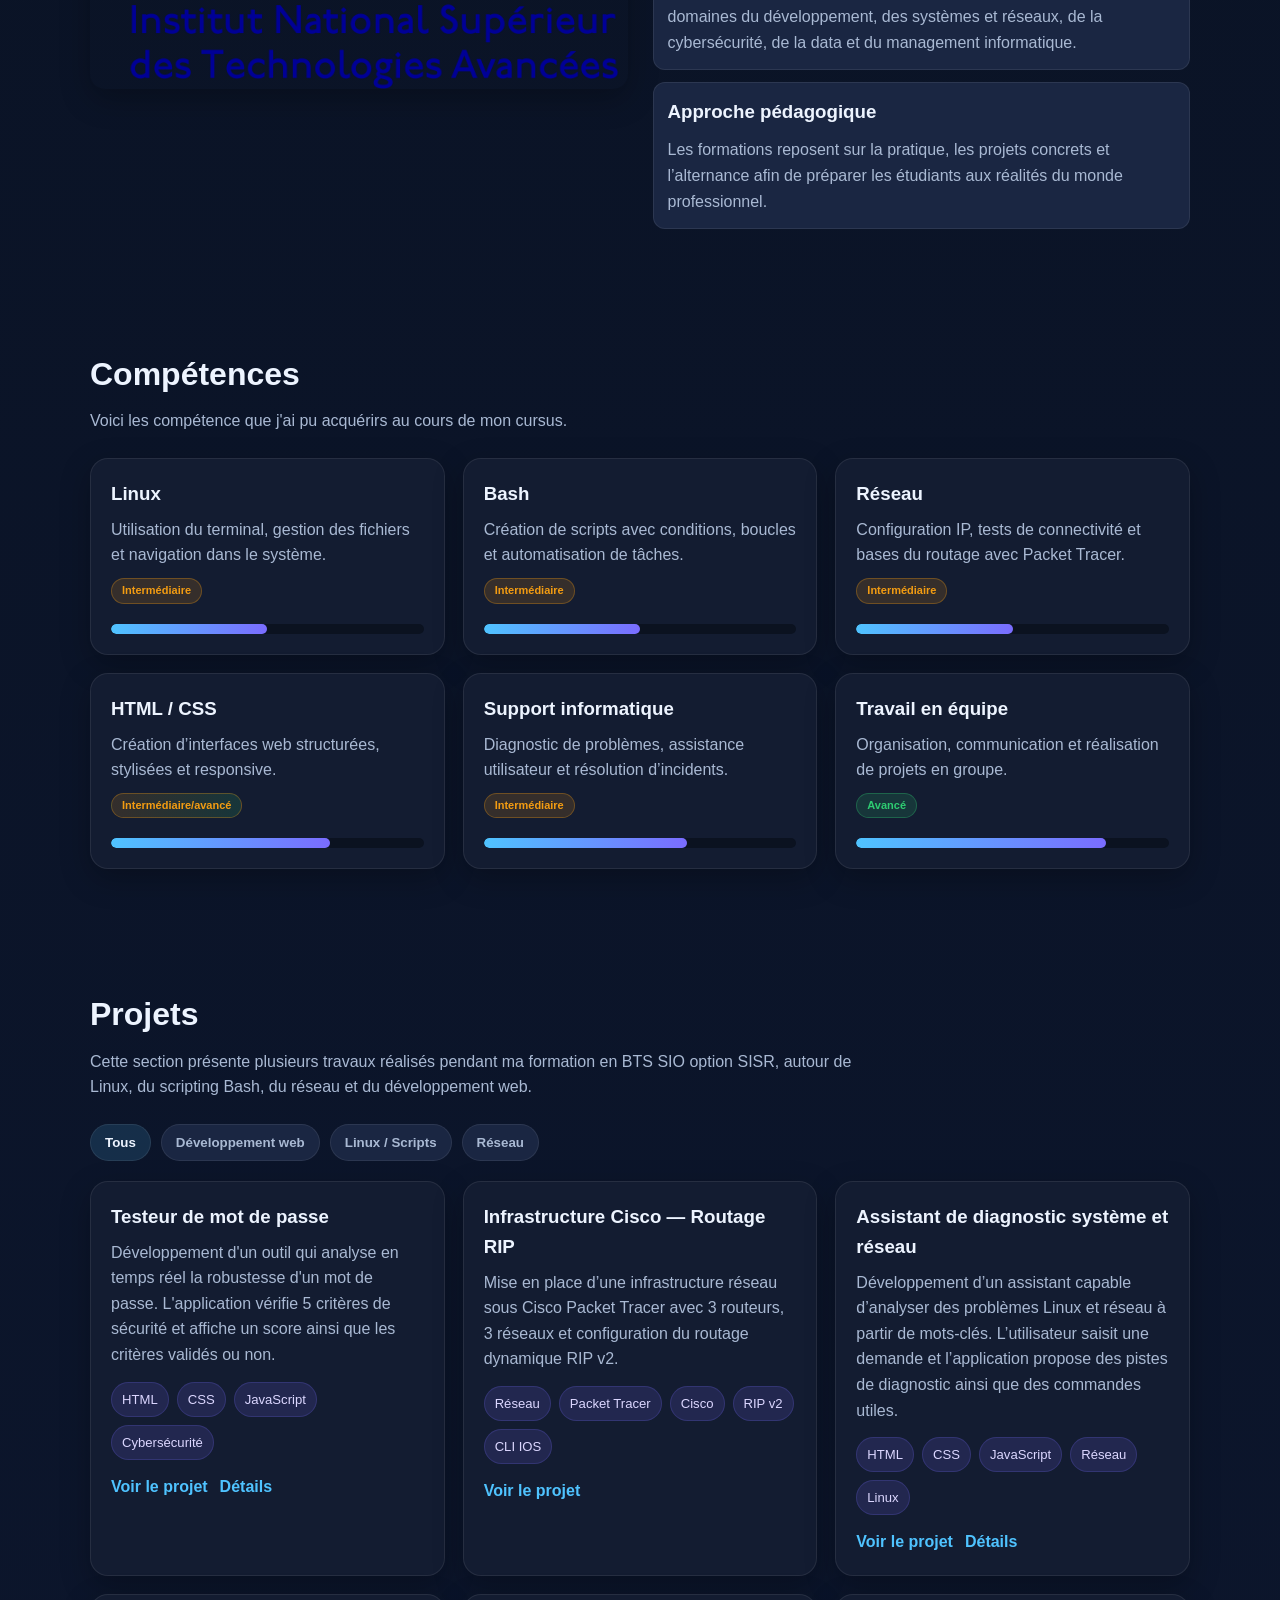
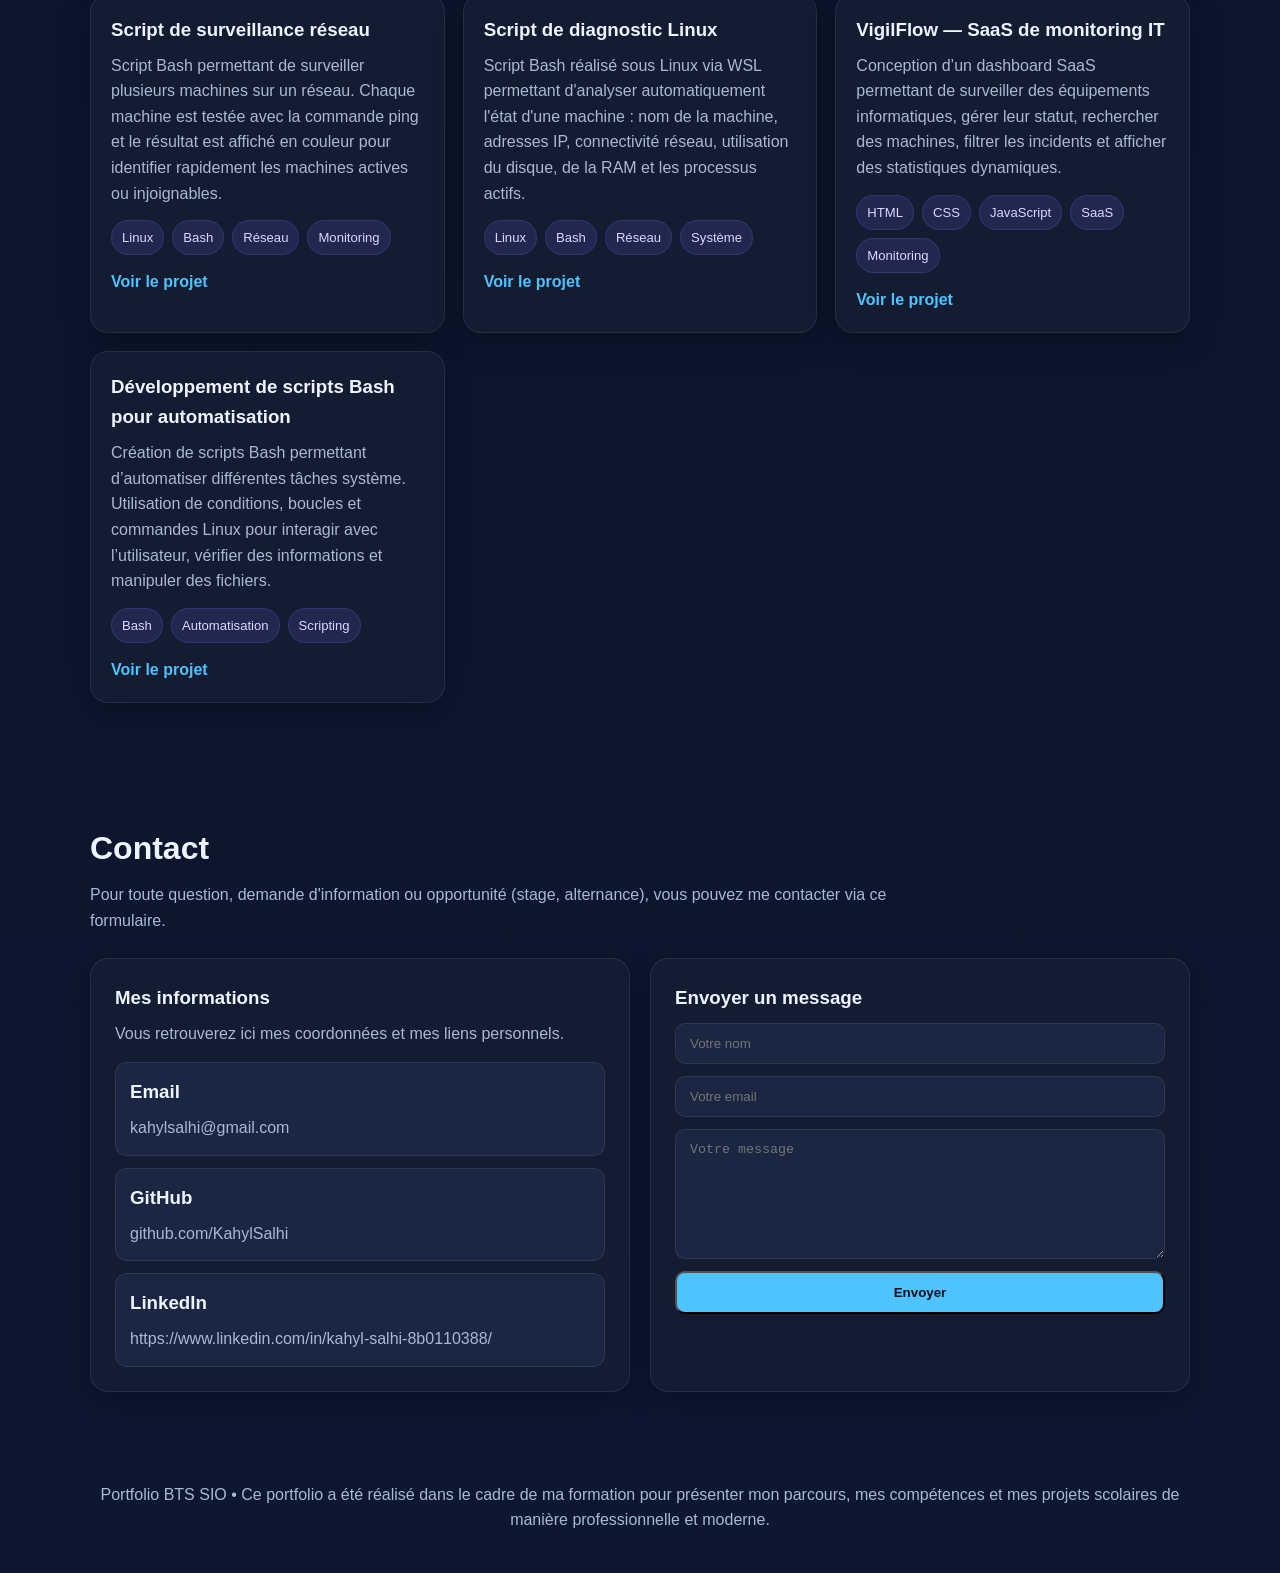
==== commit 3c55b84b: "Update print statement from 'Hello' to 'Goodbye'" ====
--- a/index.html
+++ b/index.html
@@ -147,7 +147,7 @@
 
   <div class="tl-item reveal">
     <div class="tl-point"></div>
-    <div class="tl-date">2022</div>
+    <div class="tl-date">2022 — 2023</div>
     <div class="tl-content">
       <h3>BAC STI2D option SIN</h3>
       <p>Découverte des bases de l'électronique, du développement et des réseaux. Ce bac m'a donné le goût de l'informatique et des systèmes.</p>
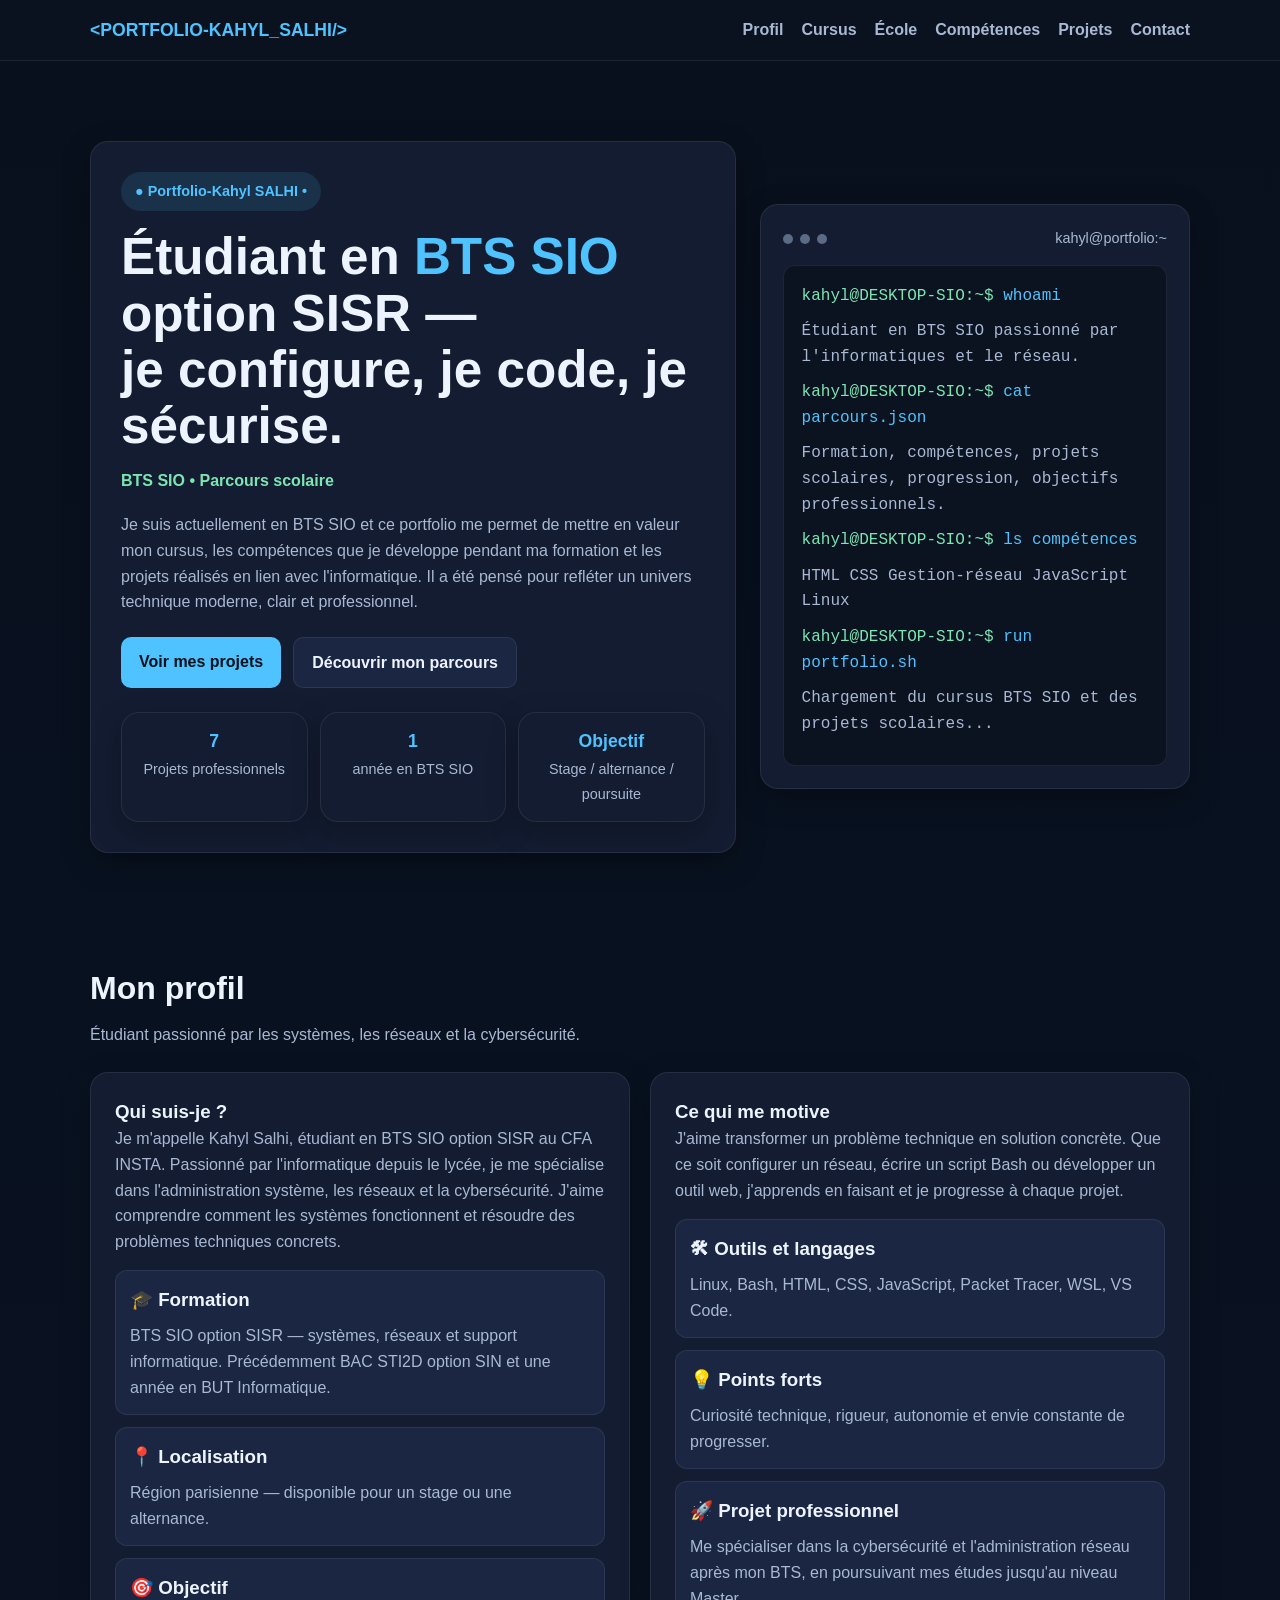
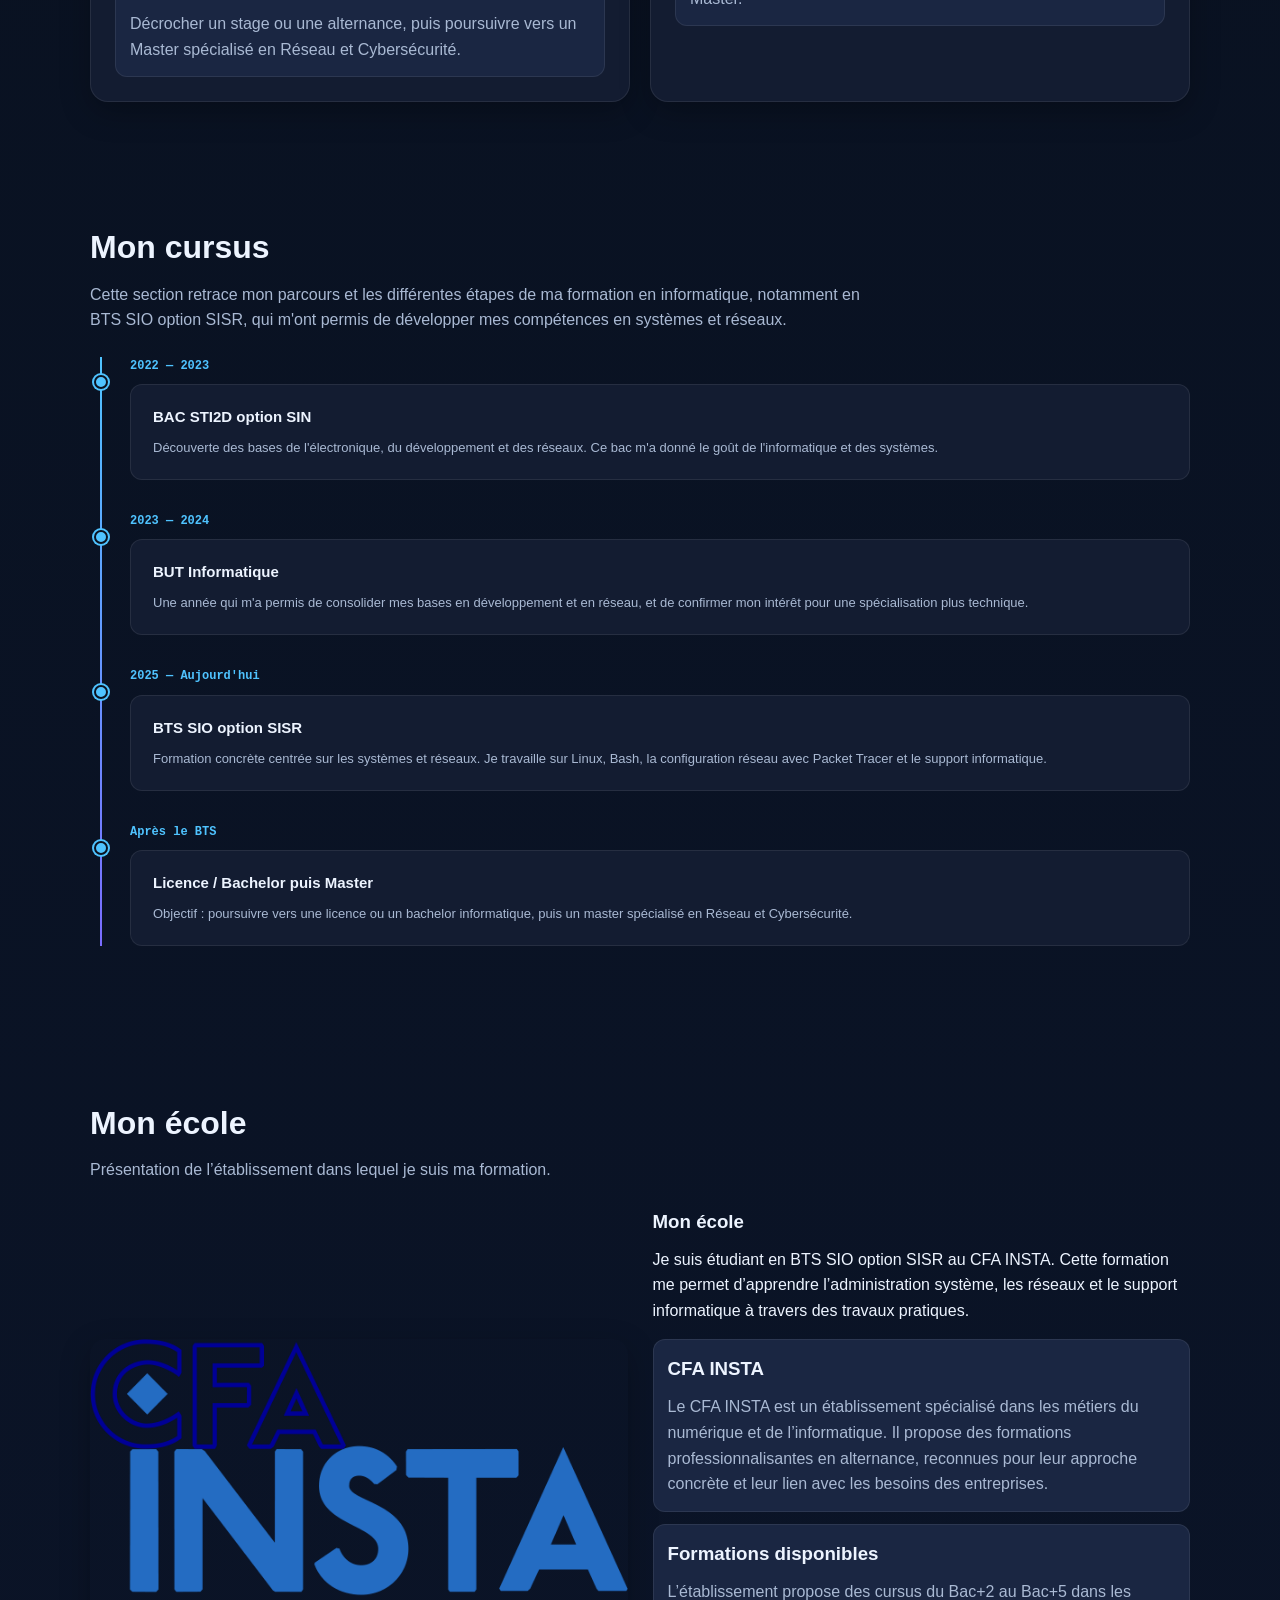
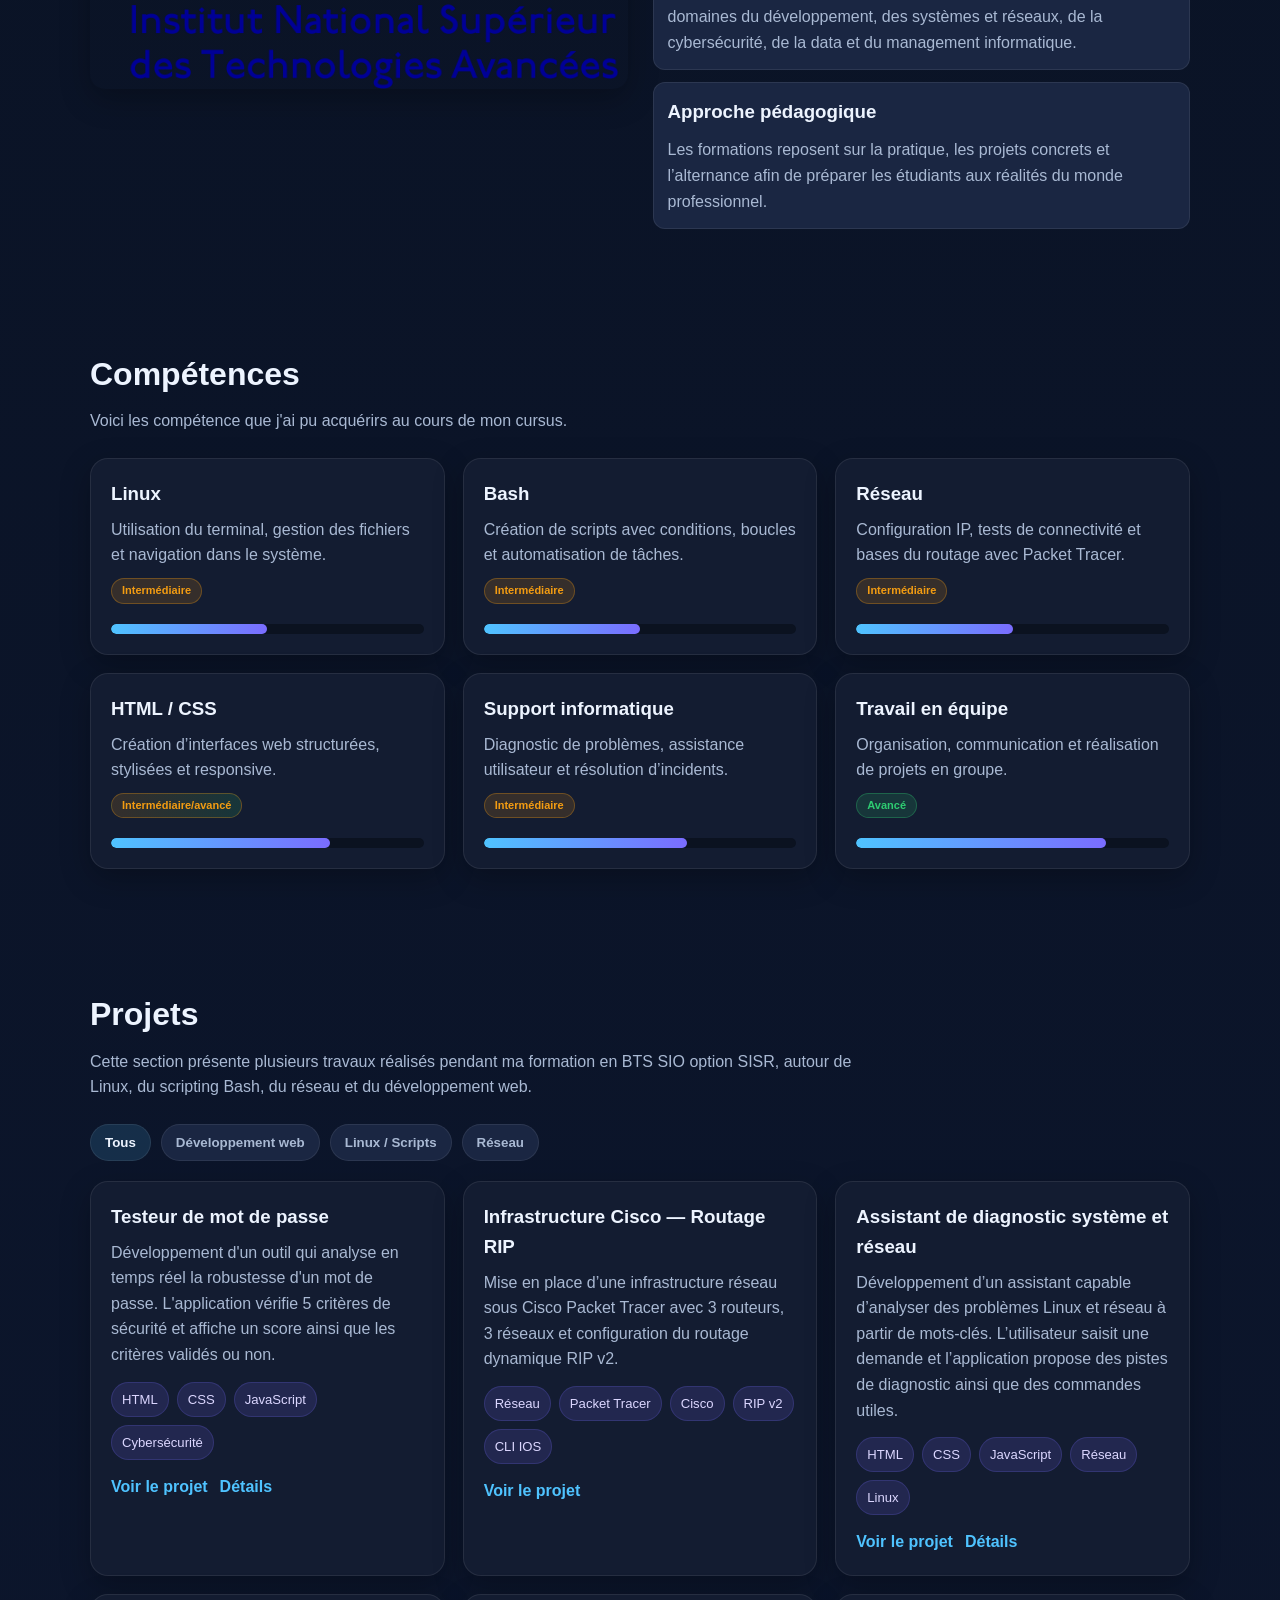
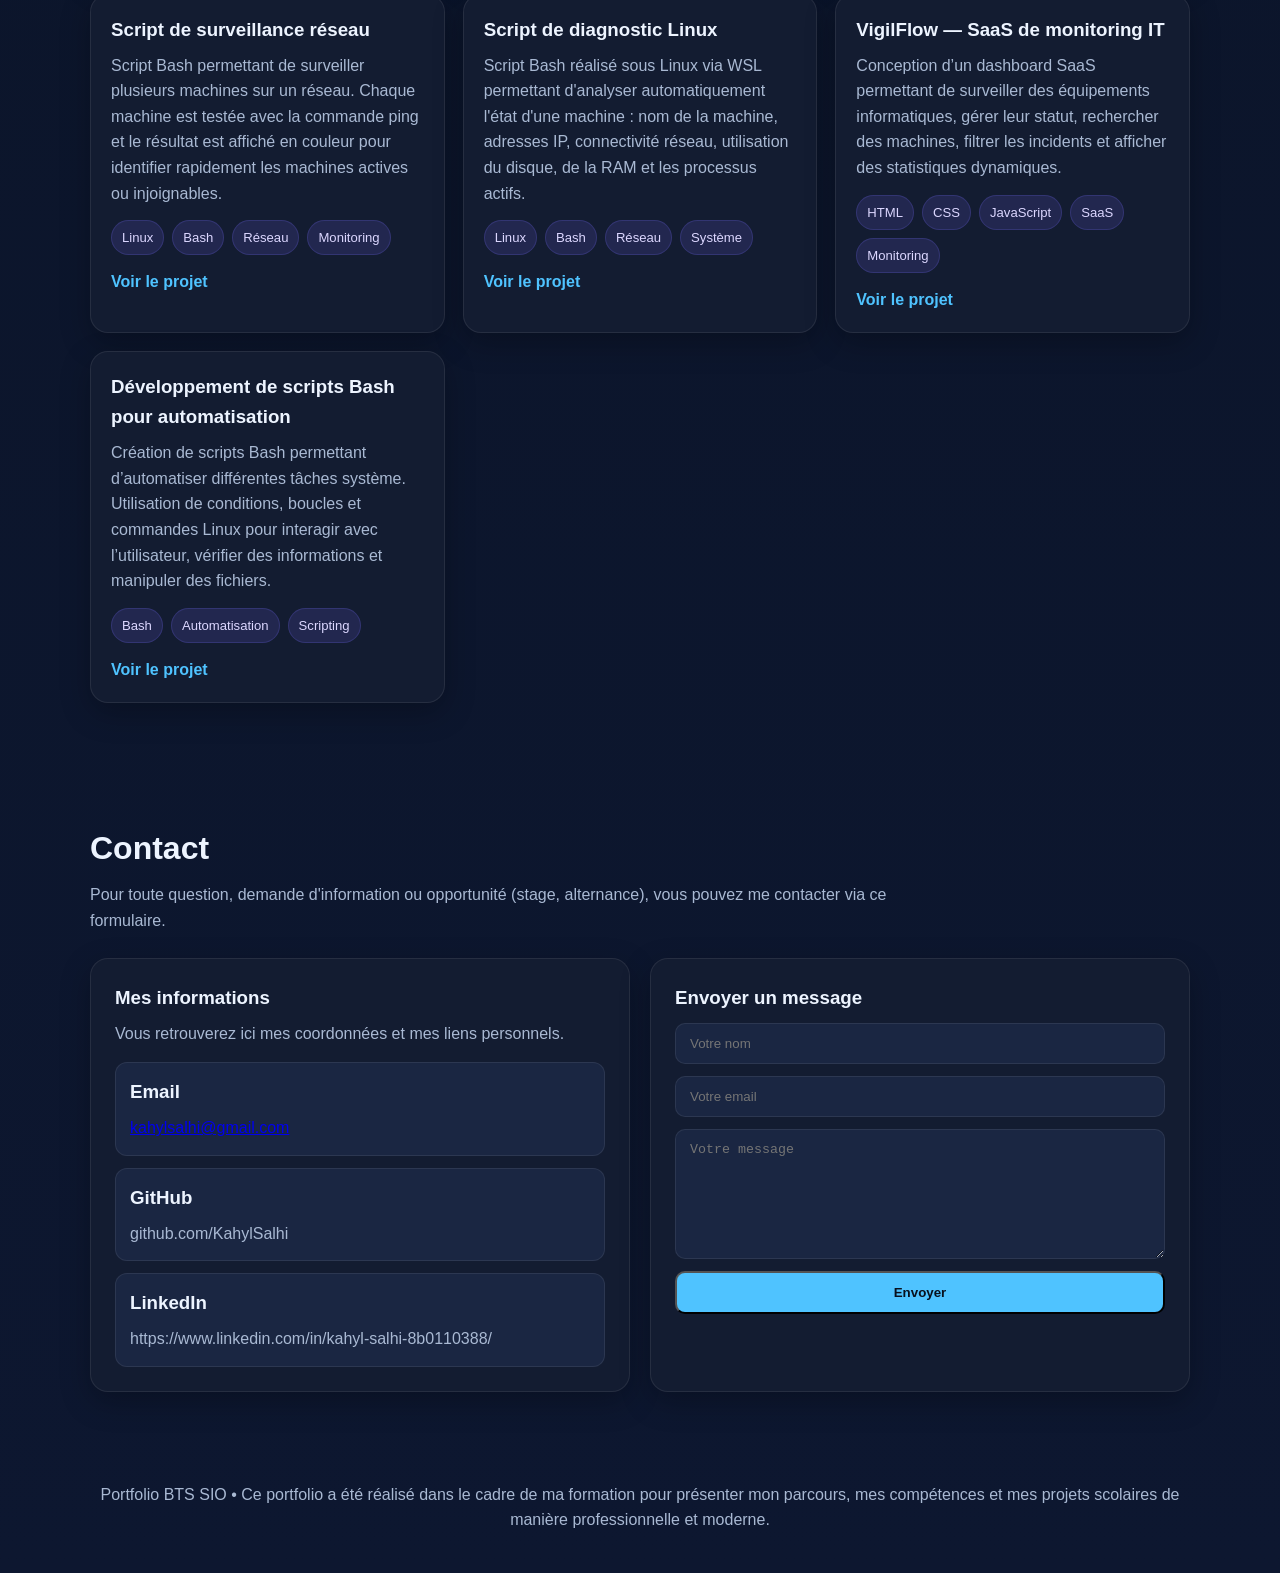
==== commit 4fe78d8c: "Change greeting from 'Hello' to 'Goodbye'" ====
--- a/index.html
+++ b/index.html
@@ -477,7 +477,9 @@
 <div class="about-list">
 <div class="about-item">
 <h3>Email</h3>
-<p>kahylsalhi@gmail.com</p>
+<a href="mailto:kahylsalhi@gmail.com">
+kahylsalhi@gmail.com
+</a>
 </div>
 <div class="about-item">
 <h3>GitHub</h3>
@@ -492,12 +494,25 @@
 
 <div class="contact-card reveal">
 <h3>Envoyer un message</h3>
-<form id="contactForm">
-<input type="text" placeholder="Votre nom" required>
-<input type="email" placeholder="Votre email" required>
-<textarea placeholder="Votre message" required></textarea>
-<button type="submit" class="btn btn-primary">Envoyer</button>
-<div class="success-msg" id="successMsg">Message envoyé avec succès! Merci de m'avoir contacté.</div>
+<form 
+action="https://formsubmit.co/kahylsalhi@gmail.com" 
+method="POST"
+id="contactForm"
+>
+
+<input type="hidden" name="_captcha" value="false">
+<input type="hidden" name="_subject" value="Nouveau message Portfolio BTS SIO">
+
+<input type="text" name="nom" placeholder="Votre nom" required>
+
+<input type="email" name="email" placeholder="Votre email" required>
+
+<textarea name="message" placeholder="Votre message" required></textarea>
+
+<button type="submit" class="btn btn-primary">
+Envoyer
+</button>
+
 </form>
 </div>
 </div>
@@ -576,15 +591,6 @@
 });
 });
 });
-
-const form = document.getElementById('contactForm');
-const successMsg = document.getElementById('successMsg');
-
-form.addEventListener('submit', function (e) {
-e.preventDefault();
-successMsg.style.display = 'block';
-form.reset();
-});
   
 </script>
 </body>
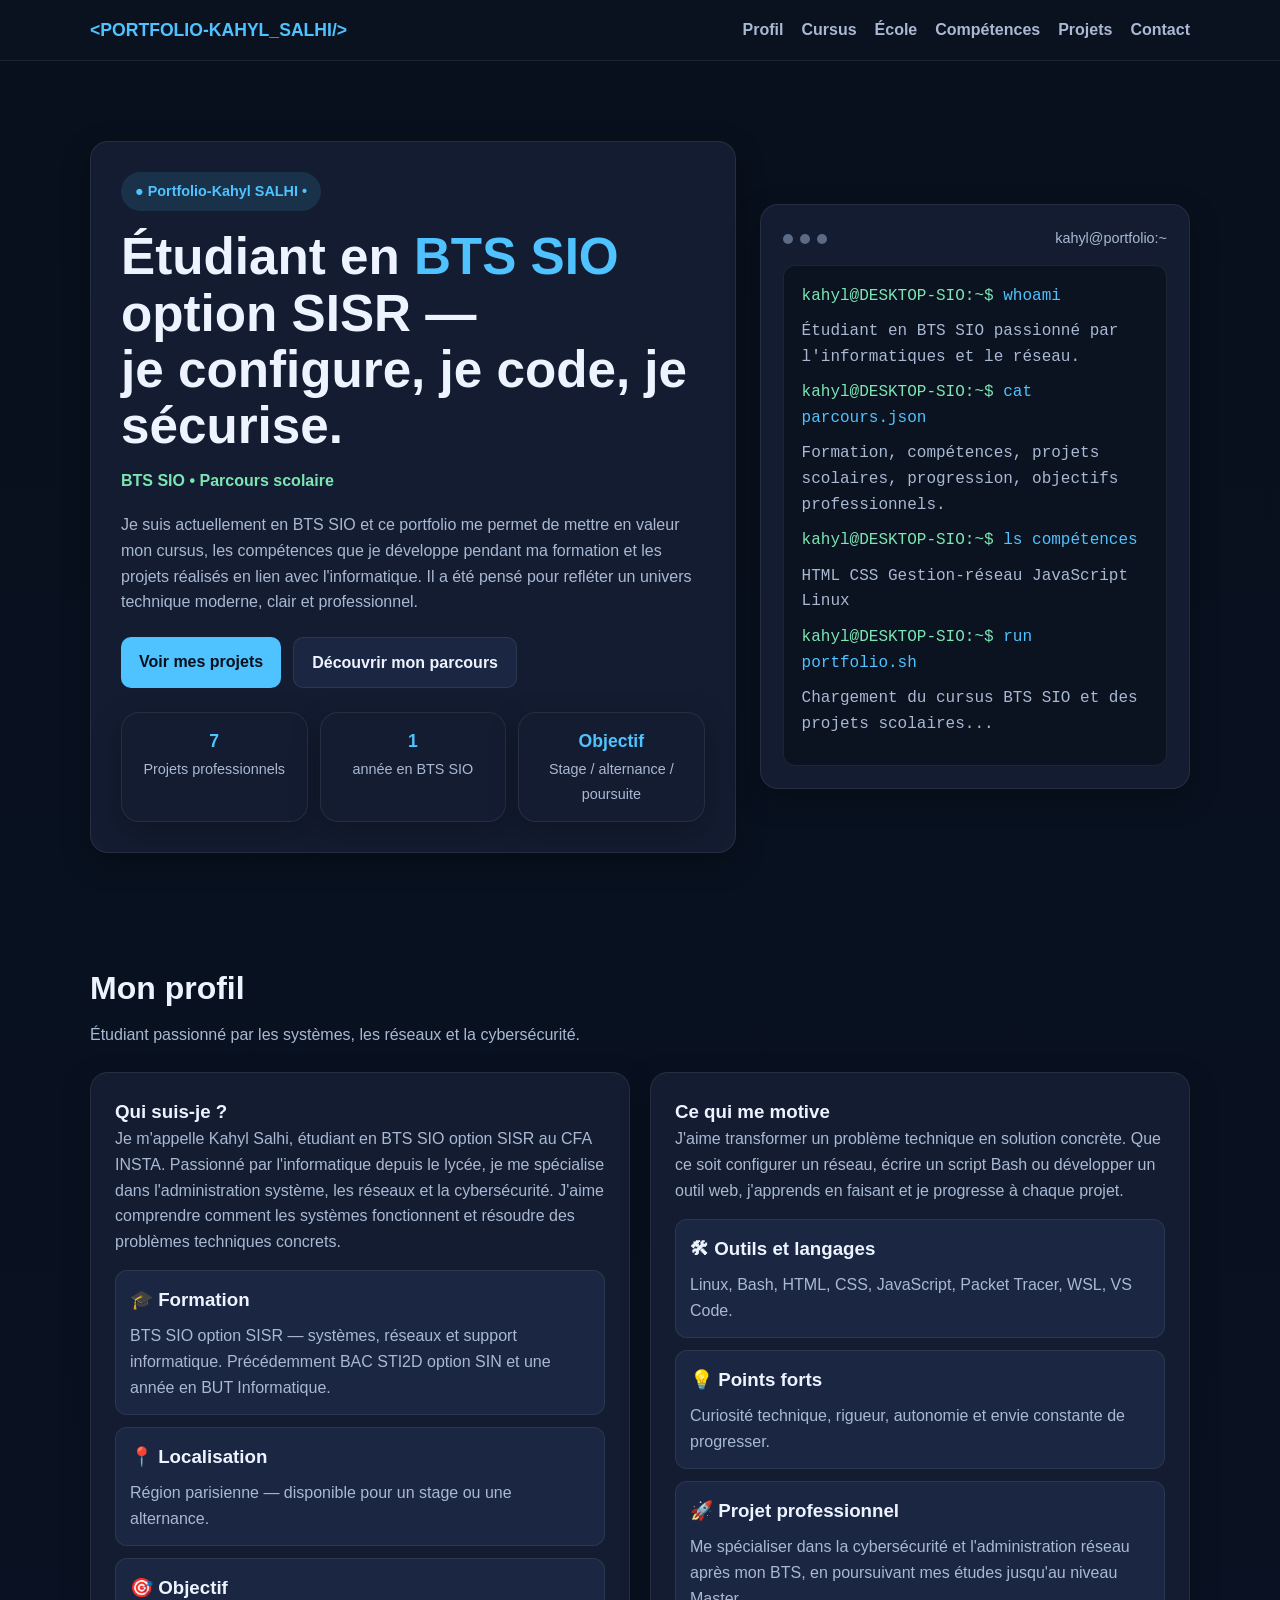
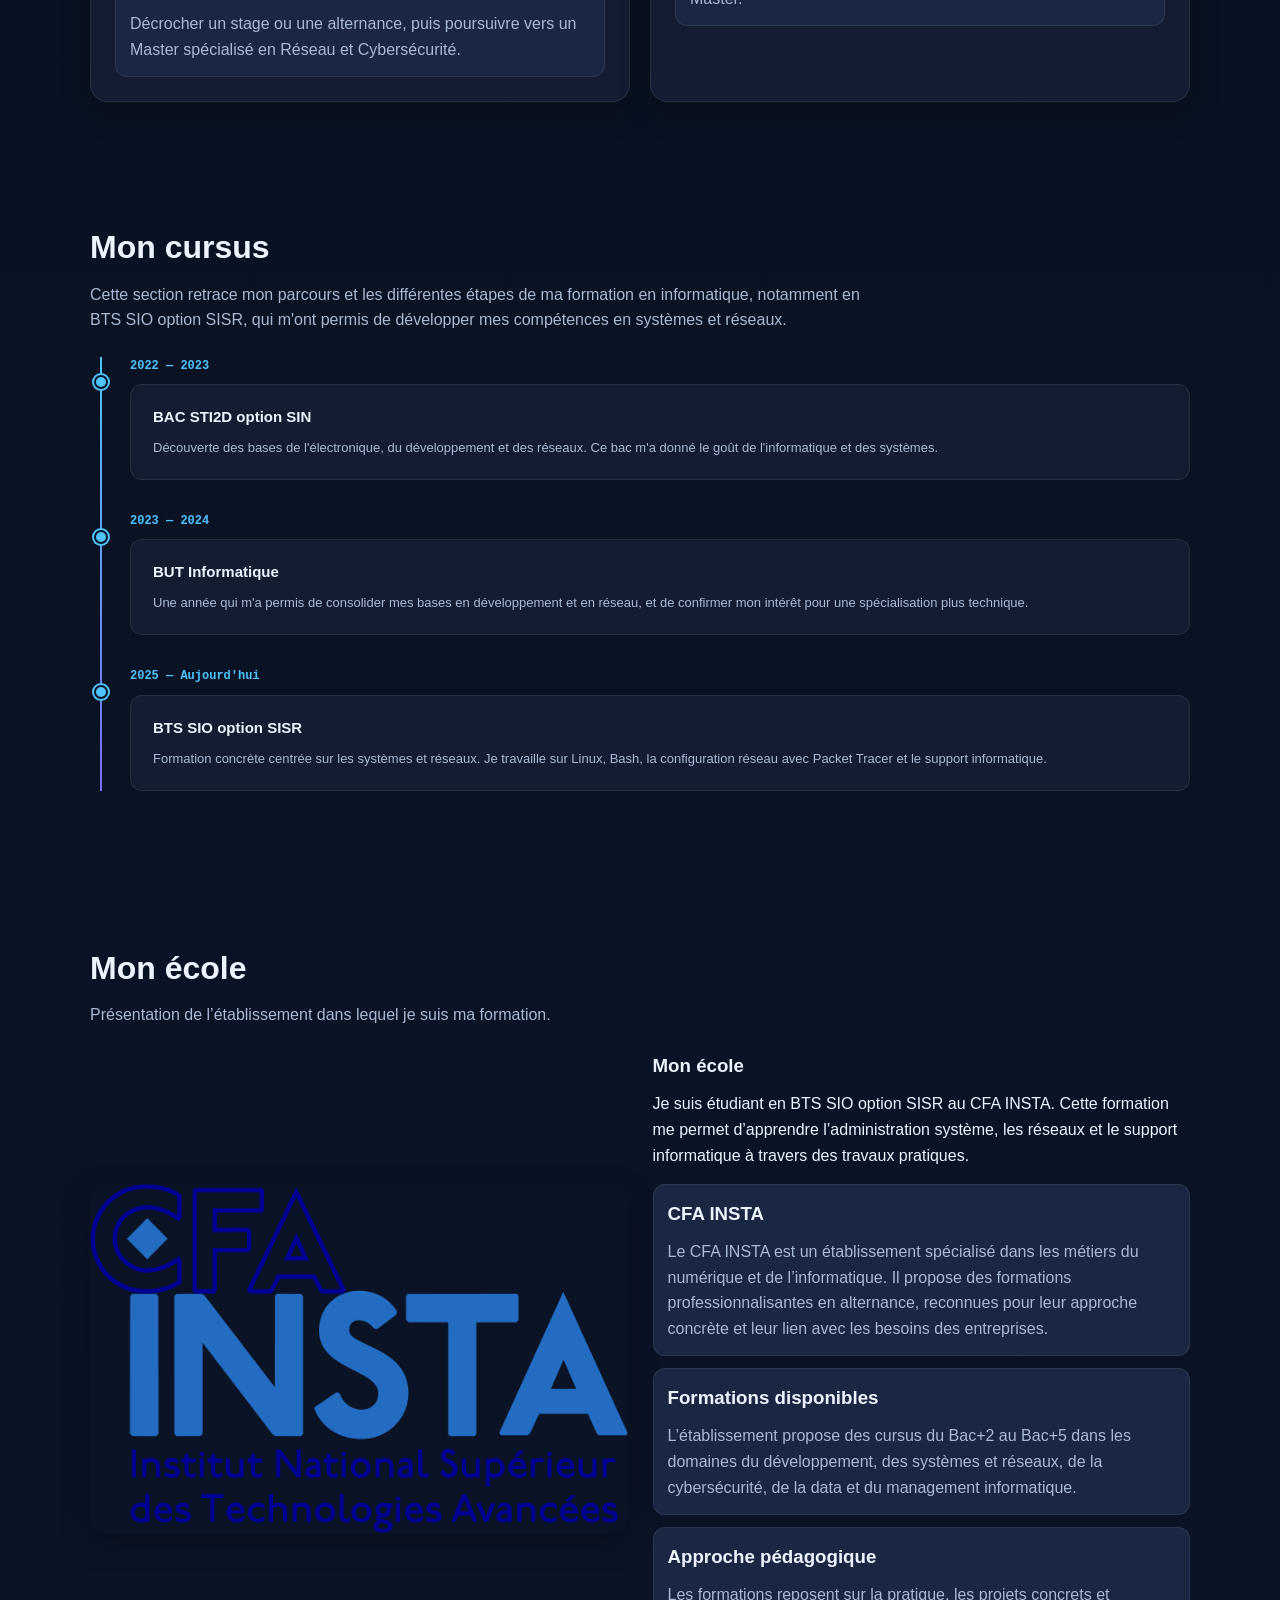
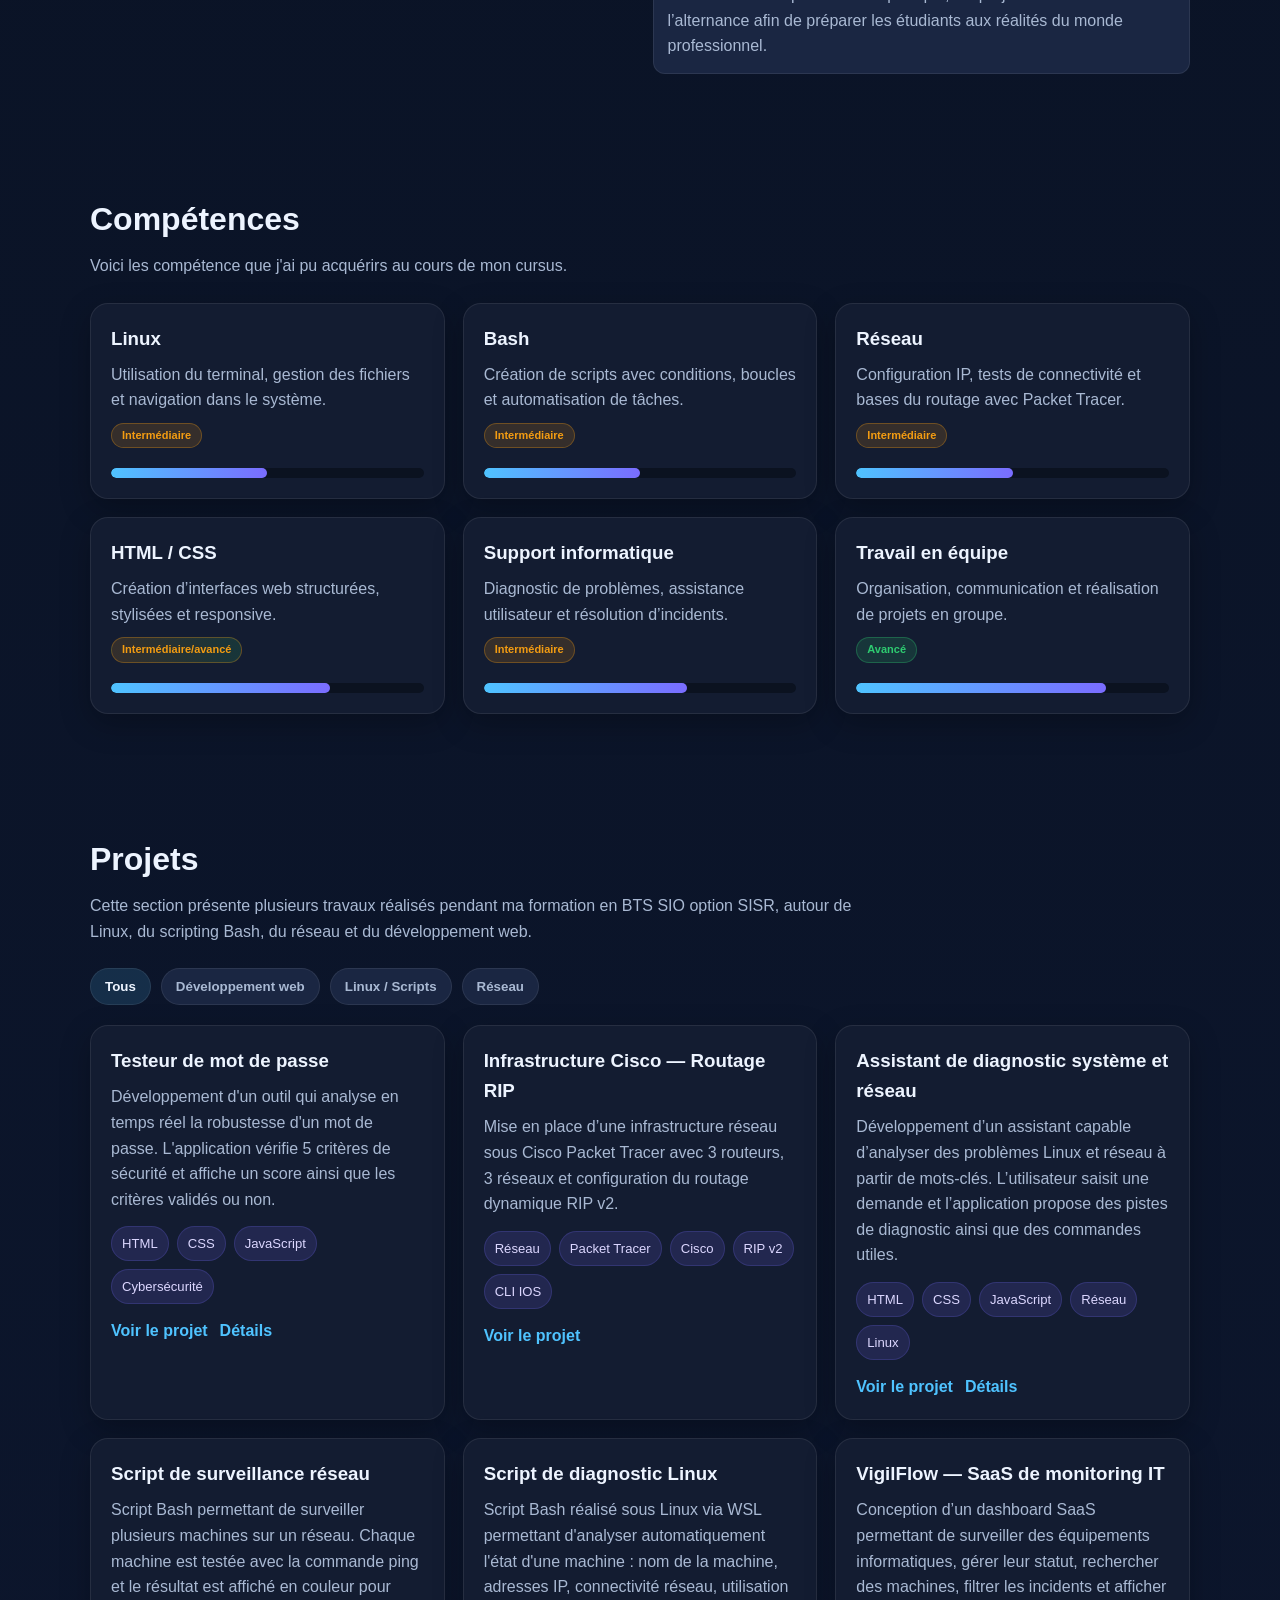
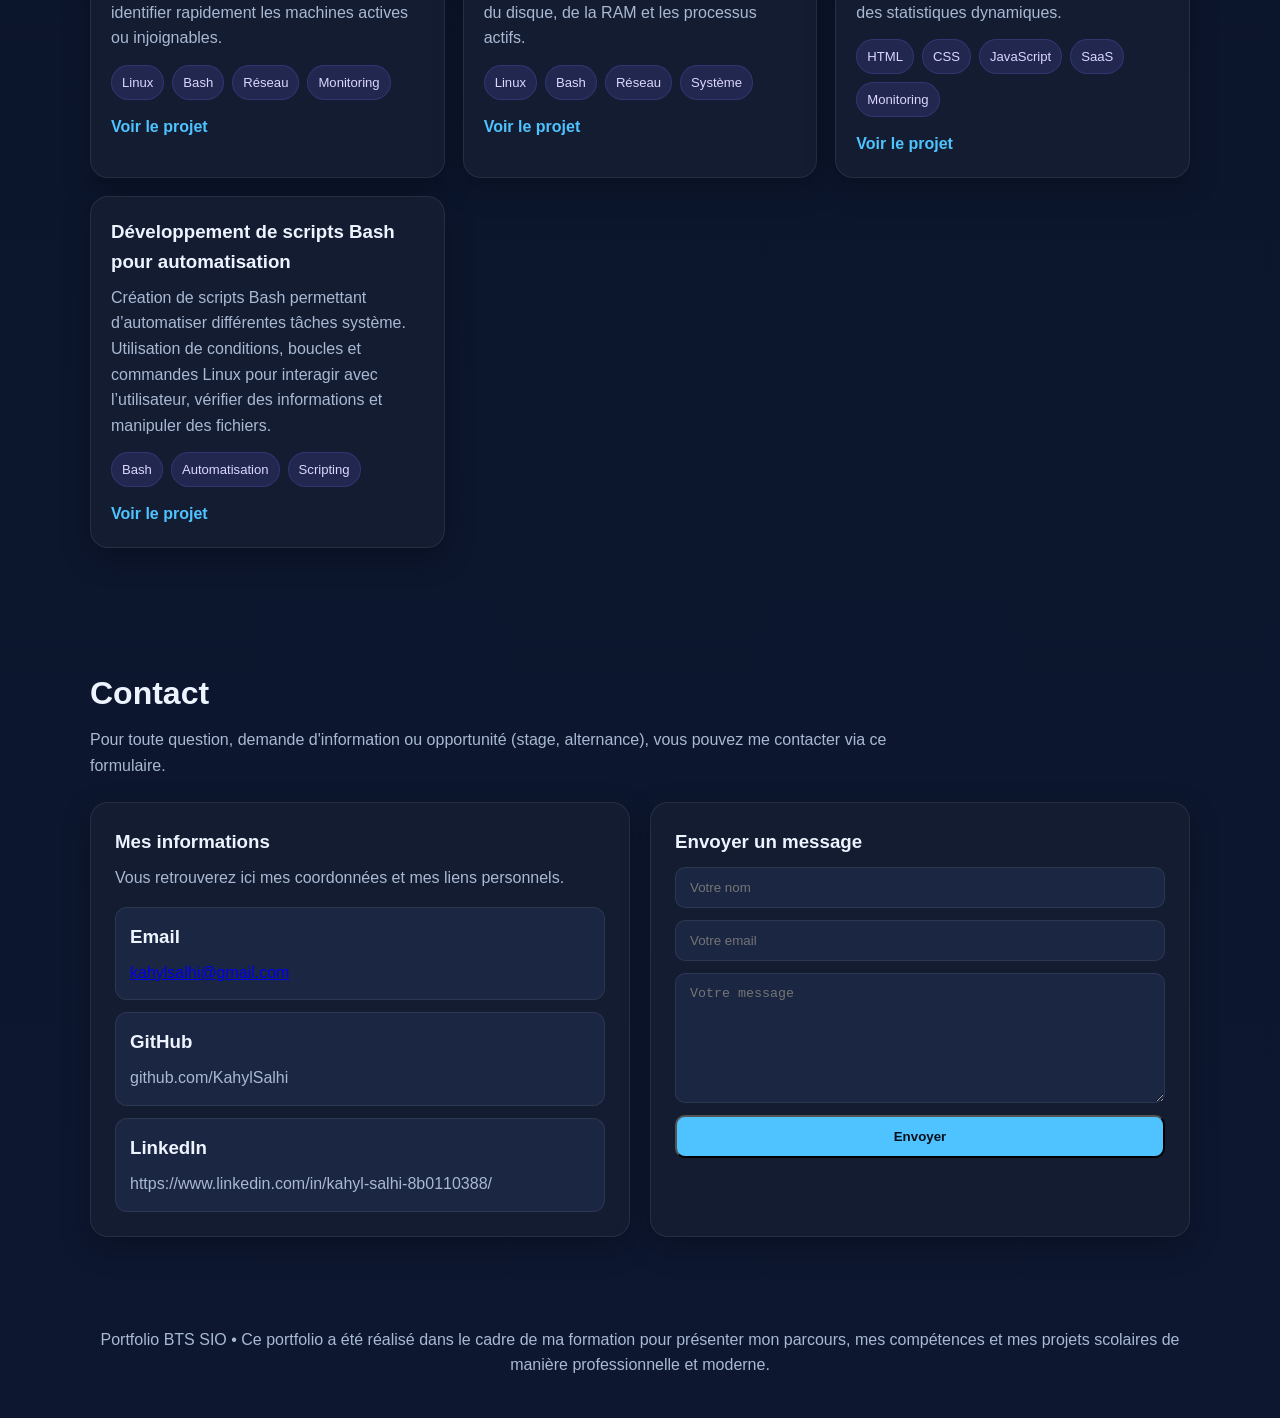
==== commit 1c471877: "Update print statement from 'Hello' to 'Goodbye'" ====
--- a/index.html
+++ b/index.html
@@ -172,15 +172,6 @@
     </div>
   </div>
 
-  <div class="tl-item reveal">
-    <div class="tl-point"></div>
-    <div class="tl-date">Après le BTS</div>
-    <div class="tl-content">
-      <h3>Licence / Bachelor puis Master</h3>
-      <p>Objectif : poursuivre vers une licence ou un bachelor informatique, puis un master spécialisé en Réseau et Cybersécurité.</p>
-    </div>
-  </div>
-
 </div>
 </section>
 
@@ -494,25 +485,15 @@
 
 <div class="contact-card reveal">
 <h3>Envoyer un message</h3>
-<form 
-action="https://formsubmit.co/kahylsalhi@gmail.com" 
-method="POST"
-id="contactForm"
->
-
-<input type="hidden" name="_captcha" value="false">
-<input type="hidden" name="_subject" value="Nouveau message Portfolio BTS SIO">
-
-<input type="text" name="nom" placeholder="Votre nom" required>
-
-<input type="email" name="email" placeholder="Votre email" required>
-
-<textarea name="message" placeholder="Votre message" required></textarea>
-
-<button type="submit" class="btn btn-primary">
-Envoyer
-</button>
-
+<form action="https://formsubmit.co/kahylsalhi@gmail.com" method="POST">
+  <input type="hidden" name="_captcha" value="false">
+  <input type="hidden" name="_subject" value="Nouveau message Portfolio BTS SIO">
+
+  <input type="text" name="nom" placeholder="Votre nom" required>
+  <input type="email" name="email" placeholder="Votre email" required>
+  <textarea name="message" placeholder="Votre message" required></textarea>
+
+  <button type="submit" class="btn btn-primary">Envoyer</button>
 </form>
 </div>
 </div>
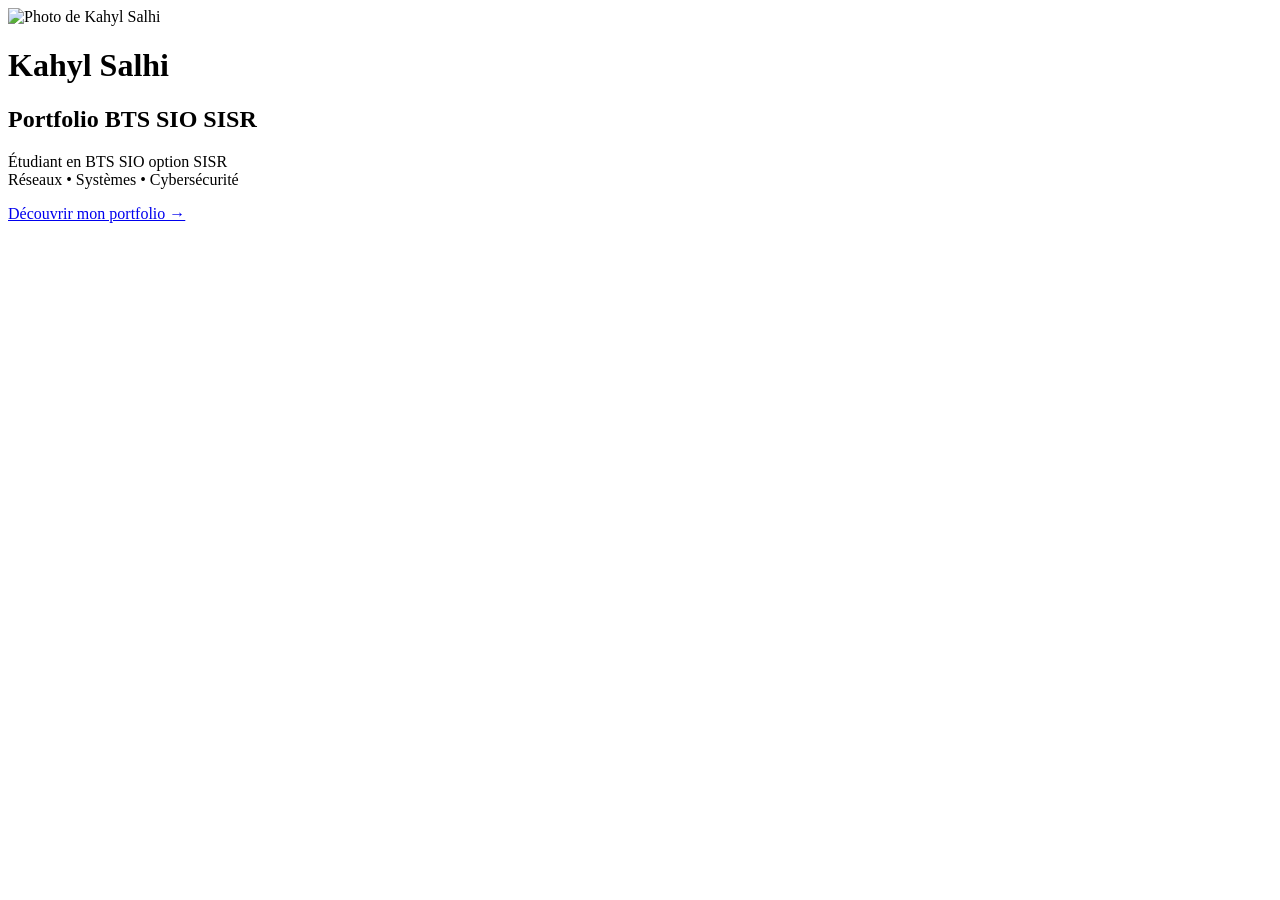
==== commit 9c17df72: "Add initial HTML structure for portfolio page" ====
--- a/index.html
+++ b/index.html
@@ -1,578 +1,37 @@
-<!DOCTYPE html>
-<html lang="fr">
-<head>
-<meta charset="UTF-8" />
-<meta name="viewport" content="width=device-width, initial-scale=1.0" />
-<title>Portfolio BTS SIO | Étudiant en informatique</title>
-<link rel="stylesheet" href="style.css">
-</head>
-<body>
-<nav class="navbar">
-<div class="container nav-inner">
-<div class="logo">&lt;<span>PORTFOLIO-KAHYL_SALHI</span>/&gt;</div>
-<div class="nav-links">
-<a href="#about">Profil</a>
-<a href="#timeline">Cursus</a>
-<a href="#ecole">École</a>
-<a href="#skills">Compétences</a>
-<a href="#projects">Projets</a>
-<a href="#contact">Contact</a>
-</div>
-</div>
-</nav>
-
-<header class="hero container">
-<div class="hero-grid">
-<div class="hero-text reveal">
-<div class="badge">● Portfolio-Kahyl SALHI •</div>
-<h1>Étudiant en <span class="gradient-text">BTS SIO</span> option SISR —</br>je configure, je code, je sécurise.</h1>
-<div class="typing" id="typingText"></div>
-<p class="lead">
-Je suis actuellement en BTS SIO et ce portfolio me permet de mettre en valeur mon cursus, les compétences que je développe pendant ma formation et les projets réalisés en lien avec l'informatique. Il a été pensé pour refléter un univers technique moderne, clair et professionnel.
-</p>
-<div class="hero-actions">
-<a href="#projects" class="btn btn-primary">Voir mes projets</a>
-<a href="#timeline" class="btn btn-secondary">Découvrir mon parcours</a>
-</div>
-<div class="hero-stats">
-<div class="stats-card">
-<strong>7</strong>
-<span>Projets professionnels</span>
-</div>
-<div class="stats-card">
-<strong>1</strong>
-<span>année en BTS SIO</span>
-</div>
-<div class="stats-card">
-<strong>Objectif</strong>
-<span>Stage / alternance / poursuite</span>
-</div>
-</div>
-</div>
-
-<div class="terminal reveal">
-<div class="terminal-header">
-<div class="terminal-dots"><span></span><span></span><span></span></div>
-<div class="terminal-title">kahyl@portfolio:~</div>
-        </div>
-        <div class="terminal-body">
-          <div class="line"><span class="prompt">kahyl@DESKTOP-SIO:~$</span> <span class="command">whoami</span></div>
-          <div class="line output">Étudiant en BTS SIO passionné par l'informatiques et le réseau.</div>
-          <div class="line"><span class="prompt">kahyl@DESKTOP-SIO:~$</span> <span class="command">cat parcours.json</span></div>
-          <div class="line output">Formation, compétences, projets scolaires, progression, objectifs professionnels.</div>
-          <div class="line"><span class="prompt">kahyl@DESKTOP-SIO:~$</span> <span class="command">ls compétences</span></div>
-          <div class="line output">HTML CSS Gestion-réseau JavaScript Linux </div>
-          <div class="line"><span class="prompt">kahyl@DESKTOP-SIO:~$</span> <span class="command">run portfolio.sh</span></div>
-          <div class="line output" id="terminalDynamic">Chargement du cursus BTS SIO et des projets scolaires...</div>
-</div>
-</div>
-
-</header>
-
-<section id="about">
-  <div class="container">
-    <div class="section-head reveal">
-      <div>
-        <h2>Mon profil</h2>
-        <p>Étudiant passionné par les systèmes, les réseaux et la cybersécurité.</p>
-      </div>
-    </div>
-
-    <div class="about-grid">
-
-      <div class="card reveal">
-        <h3>Qui suis-je ?</h3>
-        <p>
-          Je m'appelle Kahyl Salhi, étudiant en BTS SIO option SISR au CFA INSTA.
-          Passionné par l'informatique depuis le lycée, je me spécialise dans
-          l'administration système, les réseaux et la cybersécurité.
-          J'aime comprendre comment les systèmes fonctionnent et résoudre des
-          problèmes techniques concrets.
-        </p>
-        <div class="about-list">
-          <div class="about-item">
-            <h3>🎓 Formation</h3>
-            <p>BTS SIO option SISR — systèmes, réseaux et support informatique.
-            Précédemment BAC STI2D option SIN et une année en BUT Informatique.</p>
-          </div>
-          <div class="about-item">
-            <h3>📍 Localisation</h3>
-            <p>Région parisienne — disponible pour un stage ou une alternance.</p>
-          </div>
-          <div class="about-item">
-            <h3>🎯 Objectif</h3>
-            <p>Décrocher un stage ou une alternance, puis poursuivre vers un Master
-            spécialisé en Réseau et Cybersécurité.</p>
-          </div>
-        </div>
-      </div>
-
-      <div class="card reveal">
-        <h3>Ce qui me motive</h3>
-        <p>
-          J'aime transformer un problème technique en solution concrète.
-          Que ce soit configurer un réseau, écrire un script Bash ou développer
-          un outil web, j'apprends en faisant et je progresse à chaque projet.
-        </p>
-        <div class="about-list">
-          <div class="about-item">
-            <h3>🛠 Outils et langages</h3>
-            <p>Linux, Bash, HTML, CSS, JavaScript, Packet Tracer, WSL, VS Code.</p>
-          </div>
-          <div class="about-item">
-            <h3>💡 Points forts</h3>
-            <p>Curiosité technique, rigueur, autonomie et envie constante de progresser.</p>
-          </div>
-          <div class="about-item">
-            <h3>🚀 Projet professionnel</h3>
-            <p>Me spécialiser dans la cybersécurité et l'administration réseau
-            après mon BTS, en poursuivant mes études jusqu'au niveau Master.</p>
-          </div>
-        </div>
-      </div>
-
-    </div>
-  </div>
-</section>
-
-<section id="timeline">
-<div class="container">
-<div class="section-head reveal">
-<div>
-<h2>Mon cursus</h2>
-<p>Cette section retrace mon parcours et les différentes étapes de ma formation en informatique, notamment en BTS SIO option SISR, qui m'ont permis de développer mes compétences en systèmes et réseaux.</p>
-</div>
-</div>
-<div class="timeline-vertical">
-
-  <div class="tl-item reveal">
-    <div class="tl-point"></div>
-    <div class="tl-date">2022 — 2023</div>
-    <div class="tl-content">
-      <h3>BAC STI2D option SIN</h3>
-      <p>Découverte des bases de l'électronique, du développement et des réseaux. Ce bac m'a donné le goût de l'informatique et des systèmes.</p>
-    </div>
-  </div>
-
-  <div class="tl-item reveal">
-    <div class="tl-point"></div>
-    <div class="tl-date">2023 — 2024</div>
-    <div class="tl-content">
-      <h3>BUT Informatique</h3>
-      <p>Une année qui m'a permis de consolider mes bases en développement et en réseau, et de confirmer mon intérêt pour une spécialisation plus technique.</p>
-    </div>
-  </div>
-
-  <div class="tl-item reveal">
-    <div class="tl-point"></div>
-    <div class="tl-date">2025 — Aujourd'hui</div>
-    <div class="tl-content">
-      <h3>BTS SIO option SISR</h3>
-      <p>Formation concrète centrée sur les systèmes et réseaux. Je travaille sur Linux, Bash, la configuration réseau avec Packet Tracer et le support informatique.</p>
-    </div>
-  </div>
-
-</div>
-</section>
-
-<section id="ecole">
-  <div class="container">
-    <div class="section-head reveal">
-      <div>
-        <h2>Mon école</h2>
-        <p>Présentation de l’établissement dans lequel je suis ma formation.</p>
-      </div>
-    </div>
-
-    <div class="ecole-container reveal">
-
-      <!-- IMAGE -->
-      <div class="ecole-img">
-        <img src="images/ecole.jpg" alt="CFA INSTA">
-      </div>
-
-      <!-- TEXTE -->
-      <div class="ecole-content">
-        <h3>Mon école</h3>
-        <p>
-          Je suis étudiant en BTS SIO option SISR au CFA INSTA.
-          Cette formation me permet d’apprendre l’administration système,
-          les réseaux et le support informatique à travers des travaux pratiques.
-        </p>
-
-        <div class="about-list">
-          <div class="about-item">
-            <h3>CFA INSTA</h3>
-            <p>Le CFA INSTA est un établissement spécialisé dans les métiers du numérique et de l’informatique.
-          Il propose des formations professionnalisantes en alternance, reconnues pour leur approche concrète
-          et leur lien avec les besoins des entreprises.</p>
-          </div>
-
-          <div class="about-item">
-            <h3>Formations disponibles</h3>
-            <p>L’établissement propose des cursus du Bac+2 au Bac+5 dans les domaines du développement,
-              des systèmes et réseaux, de la cybersécurité, de la data et du management informatique.</p>
-          </div>
-
-          <div class="about-item">
-            <h3>Approche pédagogique</h3>
-            <p>Les formations reposent sur la pratique, les projets concrets et l’alternance afin de préparer
-              les étudiants aux réalités du monde professionnel.</p>
-          </div>
-        </div>
-      </div>
-
-    </div>
-  </div>
-</section>
-
-<section id="skills">
-<div class="container">
-<div class="section-head reveal">
-<div>
-<h2>Compétences</h2>
-<p>Voici les compétence que j'ai pu acquérirs au cours de mon cursus.</p>
-</div>
-</div>
-<div class="skills-grid">
-
-  <div class="skill-card reveal">
-    <h3>Linux</h3>
-    <p>Utilisation du terminal, gestion des fichiers et navigation dans le système.</p>
-        <span class="niveau intermediaire">Intermédiaire</span>
-    <div class="progress"><span data-width="50%"></span></div>
-  </div>
-
-  <div class="skill-card reveal">
-    <h3>Bash</h3>
-    <p>Création de scripts avec conditions, boucles et automatisation de tâches.</p>
-          <span class="niveau intermediaire">Intermédiaire</span>
-    <div class="progress"><span data-width="50%"></span></div>
-  </div>
-
-  <div class="skill-card reveal">
-    <h3>Réseau</h3>
-    <p>Configuration IP, tests de connectivité et bases du routage avec Packet Tracer.</p>
-          <span class="niveau intermediaire">Intermédiaire</span>
-    <div class="progress"><span data-width="50%"></span></div>
-  </div>
-
-  <div class="skill-card reveal">
-    <h3>HTML / CSS</h3>
-    <p>Création d’interfaces web structurées, stylisées et responsive.</p>
-          <span class="niveau inter-avan">Intermédiaire/avancé</span>
-    <div class="progress"><span data-width="70%"></span></div>
-  </div>
-
-  <div class="skill-card reveal">
-    <h3>Support informatique</h3>
-    <p>Diagnostic de problèmes, assistance utilisateur et résolution d’incidents.</p>
-          <span class="niveau intermediaire">Intermédiaire</span>
-    <div class="progress"><span data-width="65%"></span></div>
-  </div>
-
-  <div class="skill-card reveal">
-    <h3>Travail en équipe</h3>
-    <p>Organisation, communication et réalisation de projets en groupe.</p>
-          <span class="niveau avance">Avancé</span>
-    <div class="progress"><span data-width="80%"></span></div>
-  </div>
-
-</div>
-</div>
-</section>
-
-<section id="projects">
-<div class="container">
-<div class="section-head reveal">
-<div>
-<h2>Projets </h2>
-<p>Cette section présente plusieurs travaux réalisés pendant ma formation en BTS SIO option SISR, autour de Linux, du scripting Bash, du réseau et du développement web.</p>
-</div>
-</div>
-
-<div class="filter-bar reveal">
-<button class="filter-btn active" data-filter="all">Tous</button>
-<button class="filter-btn" data-filter="web">Développement web</button>
-<button class="filter-btn" data-filter="app">Linux / Scripts</button>
-<button class="filter-btn" data-filter="analyse">Réseau</button>
-</div>
-
-<div class="projects-grid">
-
-<article class="project-card reveal" data-category="web">
-  <h3>Testeur de mot de passe</h3>
-
-  <p>
-    Développement d'un outil qui analyse en temps réel la robustesse d'un mot de passe.
-    L'application vérifie 5 critères de sécurité et affiche un score ainsi que les critères validés ou non.
-  </p>
-
-  <div class="tags">
-    <span class="tag">HTML</span>
-    <span class="tag">CSS</span>
-    <span class="tag">JavaScript</span>
-    <span class="tag">Cybersécurité</span>
-  </div>
-
-  <div class="project-links">
-    <a href="https://kahylSalhi.github.io/Portfolio/testeur-mdp/test-mdp.html" target="_blank">Voir le projet</a>
-    <a href="projet-testeur-mdp.html">Détails</a>
-  </div>
-</article>
-
-<article class="project-card reveal" data-category="analyse">
-
-  <h3>Infrastructure Cisco — Routage RIP</h3>
-
-  <p>
-    Mise en place d’une infrastructure réseau sous Cisco Packet Tracer
-    avec 3 routeurs, 3 réseaux et configuration du routage dynamique RIP v2.
-  </p>
-
-  <div class="tags">
-    <span class="tag">Réseau</span>
-    <span class="tag">Packet Tracer</span>
-    <span class="tag">Cisco</span>
-    <span class="tag">RIP v2</span>
-    <span class="tag">CLI IOS</span>
-  </div>
-
-  <div class="project-links">
-    <a href="projet-cisco-rip.html" target="_blank">
-      Voir le projet
-    </a>
-  </div>
-
-</article>
-
-<article class="project-card reveal" data-category="web">
-  <h3>Assistant de diagnostic système et réseau</h3>
-
-  <p>
-    Développement d’un assistant capable d’analyser des problèmes Linux et réseau à partir de mots-clés.
-    L’utilisateur saisit une demande et l’application propose des pistes de diagnostic ainsi que des commandes utiles.
-  </p>
-
-  <div class="tags">
-    <span class="tag">HTML</span>
-    <span class="tag">CSS</span>
-    <span class="tag">JavaScript</span>
-    <span class="tag">Réseau</span>
-    <span class="tag">Linux</span>
-  </div>
-
-  <div class="project-links">
-    <a href="https://kahylSalhi.github.io/Portfolio/assistant-ia.html" target="_blank">Voir le projet</a>
-    <a href="assistant-diagnostic-detail.html">Détails</a>
-  </div>
-</article>
-
-<article class="project-card reveal" data-category="app">
-
-  <h3>Script de surveillance réseau</h3>
-
-  <p>
-    Script Bash permettant de surveiller plusieurs machines sur un réseau.
-    Chaque machine est testée avec la commande ping et le résultat est affiché
-    en couleur pour identifier rapidement les machines actives ou injoignables.
-  </p>
-
-  <div class="tags">
-    <span class="tag">Linux</span>
-    <span class="tag">Bash</span>
-    <span class="tag">Réseau</span>
-    <span class="tag">Monitoring</span>
-  </div>
-
-  <div class="project-links">
-    <a href="projet-surveillance.html" target="_blank">Voir le projet</a>
-  </div>
-
-</article>
-        
-<article class="project-card reveal" data-category="app">
-  <h3>Script de diagnostic Linux</h3>
-
-  <p>
-    Script Bash réalisé sous Linux via WSL permettant d'analyser automatiquement l'état 
-        d'une machine : nom de la machine, adresses IP, connectivité réseau, utilisation 
-        du disque, de la RAM et les processus actifs.
-  </p>
-
-  <div class="tags">
-    <span class="tag">Linux</span>
-    <span class="tag">Bash</span>
-    <span class="tag">Réseau</span>
-    <span class="tag">Système</span>
-  </div>
-
-  <div class="project-links">
-    <a href="projet-linux.html" target="_blank">Voir le projet</a>
-  </div>
-</article>
-
-<article class="project-card reveal" data-category="web">
-
-  <h3>VigilFlow — SaaS de monitoring IT</h3>
-
-  <p>
-    Conception d’un dashboard SaaS permettant de surveiller des équipements informatiques,
-    gérer leur statut, rechercher des machines, filtrer les incidents et afficher des statistiques dynamiques.
-  </p>
-
-  <div class="tags">
-    <span class="tag">HTML</span>
-    <span class="tag">CSS</span>
-    <span class="tag">JavaScript</span>
-    <span class="tag">SaaS</span>
-    <span class="tag">Monitoring</span>
-  </div>
-
-  <div class="project-links">
-    <a href="Saas-VigilFLOW/projet-vigilflow.html" target="_blank">Voir le projet</a>
-  </div>
-
-</article>
-
-<article class="project-card reveal" data-category="app">
-<h3>Développement de scripts Bash pour automatisation</h3>
-<p>Création de scripts Bash permettant d’automatiser différentes tâches système. Utilisation de conditions, boucles et commandes Linux pour interagir avec l’utilisateur, vérifier des informations et manipuler des fichiers.</p>
-<div class="tags">
-<span class="tag">Bash</span>
-<span class="tag">Automatisation</span>
-<span class="tag">Scripting</span>
-</div>
-<div class="project-links">
-<a href="gestion-users.html" target="_blank">Voir le projet</a>
-</div>
-
-</article>
-        
-</div>
-</div>
-</section>
-
-<section id="contact">
-<div class="container">
-<div class="section-head reveal">
-<div>
-<h2>Contact</h2>
-<p>Pour toute question, demande d'information ou opportunité (stage, alternance), vous pouvez me contacter via ce formulaire.</p>
-</div>
-</div>
-<div class="contact-grid">
-<div class="contact-card reveal">
-<h3>Mes informations</h3>
-<p>Vous retrouverez ici mes coordonnées et mes liens personnels.</p>
-<div class="about-list">
-<div class="about-item">
-<h3>Email</h3>
-<a href="mailto:kahylsalhi@gmail.com">
-kahylsalhi@gmail.com
-</a>
-</div>
-<div class="about-item">
-<h3>GitHub</h3>
-<p>github.com/KahylSalhi</p>
-</div>
-<div class="about-item">
-<h3>LinkedIn</h3>
-<p>https://www.linkedin.com/in/kahyl-salhi-8b0110388/</p>
-</div>
-</div>
-</div>
-
-<div class="contact-card reveal">
-<h3>Envoyer un message</h3>
-<form action="https://formsubmit.co/kahylsalhi@gmail.com" method="POST">
-  <input type="hidden" name="_captcha" value="false">
-  <input type="hidden" name="_subject" value="Nouveau message Portfolio BTS SIO">
-
-  <input type="text" name="nom" placeholder="Votre nom" required>
-  <input type="email" name="email" placeholder="Votre email" required>
-  <textarea name="message" placeholder="Votre message" required></textarea>
-
-  <button type="submit" class="btn btn-primary">Envoyer</button>
-</form>
-</div>
-</div>
-</div>
-</section>
-
-<footer>
-<div class="container">
-Portfolio BTS SIO • Ce portfolio a été réalisé dans le cadre de ma formation pour présenter mon parcours, mes compétences et mes projets scolaires de manière professionnelle et moderne.
-</div>
-</footer>
-
-<script>
-const typingText = document.getElementById('typingText');
-const words = [
-'BTS SIO • Parcours scolaire',
-'Projets réalisés en formation',
-'Compétences techniques en progression',
-'Objectif : stage ou poursuite d\'études'
-];
-
-let wordIndex = 0;
-let charIndex = 0;
-let deleting = false;
-
-function typeEffect() {
-const current = words[wordIndex];
-typingText.textContent = current.slice(0, charIndex);
-
-if (!deleting && charIndex < current.length) {
-charIndex++;
-setTimeout(typeEffect, 70);
-} else if (deleting && charIndex > 0) {
-charIndex--;
-setTimeout(typeEffect, 35);
-} else {
-deleting = !deleting;
-if (!deleting) {
-wordIndex = (wordIndex + 1) % words.length;
-}
-setTimeout(typeEffect, deleting ? 1000 : 250);
-}
-}
-typeEffect();
-
-const revealElements = document.querySelectorAll('.reveal');
-const observer = new IntersectionObserver((entries) => {
-entries.forEach((entry) => {
-if (entry.isIntersecting) {
-entry.target.classList.add('visible');
-entry.target.querySelectorAll('.progress span').forEach((bar) => {
-bar.style.width = bar.dataset.width;
-});
-}
-});
-}, { threshold: 0.15 });
-
-revealElements.forEach((el) => observer.observe(el));
-
-const filterButtons = document.querySelectorAll('.filter-btn');
-const projects = document.querySelectorAll('.project-card');
-
-filterButtons.forEach((button) => {
-button.addEventListener('click', () => {
-filterButtons.forEach((btn) => btn.classList.remove('active'));
-button.classList.add('active');
-const filter = button.dataset.filter;
-
-projects.forEach((project) => {
-const category = project.dataset.category;
-if (filter === 'all' || category === filter) {
-project.classList.remove('hidden');
-} else {
-project.classList.add('hidden');
-}
-});
-});
-});
-  
-</script>
-</body>
-</html>
+<!DOCTYPE html>
+<html lang="fr">
+<head>
+  <meta charset="UTF-8">
+  <meta name="viewport" content="width=device-width, initial-scale=1.0">
+  <title>Accueil - Portfolio Kahyl Salhi</title>
+  <link rel="stylesheet" href="accueil.css">
+</head>
+<body>
+
+  <div id="particles-js"></div>
+
+  <main class="hero">
+    <div class="profile-card">
+
+      <img src="images/photo.jpg" alt="Photo de Kahyl Salhi" class="profile-img">
+
+      <h1>Kahyl Salhi</h1>
+      <h2>Portfolio BTS SIO SISR</h2>
+
+      <p>
+        Étudiant en BTS SIO option SISR<br>
+        Réseaux • Systèmes • Cybersécurité
+      </p>
+
+      <a href="portfolio.html" class="btn">
+        Découvrir mon portfolio →
+      </a>
+
+    </div>
+  </main>
+
+  <script src="https://cdn.jsdelivr.net/particles.js/2.0.0/particles.min.js"></script>
+  <script src="accueil.js"></script>
+
+</body>
+</html>
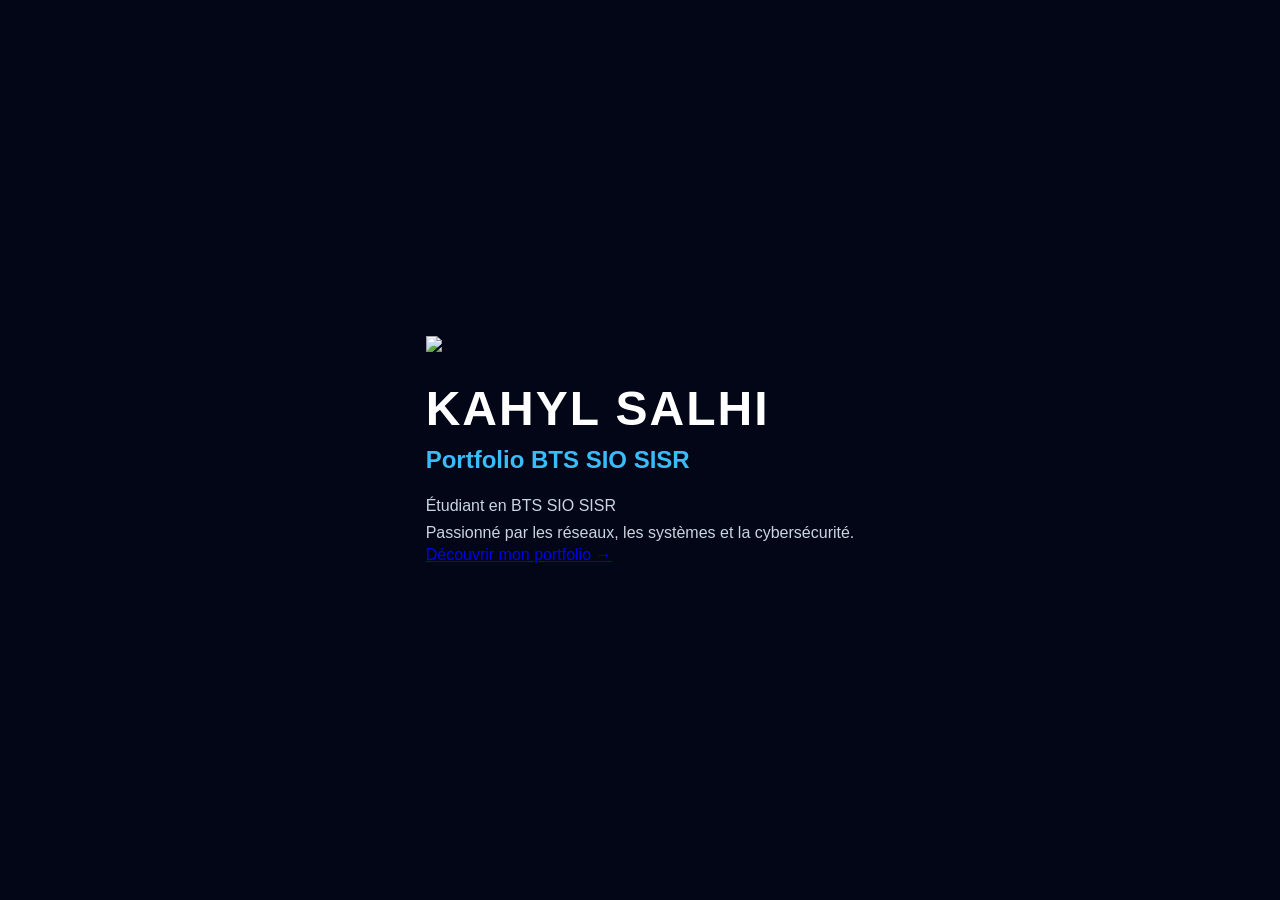
==== commit 1f32f083: "Update index.html for portfolio layout and content" ====
--- a/index.html
+++ b/index.html
@@ -1,37 +1,48 @@
 <!DOCTYPE html>
 <html lang="fr">
 <head>
-  <meta charset="UTF-8">
-  <meta name="viewport" content="width=device-width, initial-scale=1.0">
-  <title>Accueil - Portfolio Kahyl Salhi</title>
-  <link rel="stylesheet" href="accueil.css">
+
+    <meta charset="UTF-8">
+    <meta name="viewport" content="width=device-width, initial-scale=1.0">
+
+    <title>Kahyl Salhi | Portfolio</title>
+
+    <link rel="stylesheet" href="accueil.css">
+
 </head>
+
 <body>
 
-  <div id="particles-js"></div>
+<div class="aurora"></div>
 
-  <main class="hero">
-    <div class="profile-card">
+<section class="hero">
 
-      <img src="images/photo.jpg" alt="Photo de Kahyl Salhi" class="profile-img">
+    <div class="glass">
 
-      <h1>Kahyl Salhi</h1>
-      <h2>Portfolio BTS SIO SISR</h2>
+        <img src="images/photo.png" class="photo">
 
-      <p>
-        Étudiant en BTS SIO option SISR<br>
-        Réseaux • Systèmes • Cybersécurité
-      </p>
+        <h1>KAHYL SALHI</h1>
 
-      <a href="portfolio.html" class="btn">
-        Découvrir mon portfolio →
-      </a>
+        <h2>Portfolio BTS SIO SISR</h2>
+
+        <p>
+
+            Étudiant en BTS SIO SISR<br>
+
+            Passionné par les réseaux, les systèmes
+            et la cybersécurité.
+
+        </p>
+
+        <a href="portfolio.html" class="button">
+
+            Découvrir mon portfolio →
+
+        </a>
 
     </div>
-  </main>
 
-  <script src="https://cdn.jsdelivr.net/particles.js/2.0.0/particles.min.js"></script>
-  <script src="accueil.js"></script>
+</section>
 
 </body>
 </html>
--- a/accueil.css
+++ b/accueil.css
@@ -0,0 +1,97 @@
+* {
+  margin: 0;
+  padding: 0;
+  box-sizing: border-box;
+}
+
+body {
+  font-family: Arial, sans-serif;
+  height: 100vh;
+  overflow: hidden;
+  background: #020617;
+  color: white;
+}
+
+#particles-js {
+  position: fixed;
+  inset: 0;
+  z-index: 1;
+}
+
+.hero {
+  position: relative;
+  z-index: 2;
+  height: 100vh;
+  display: flex;
+  justify-content: center;
+  align-items: center;
+}
+
+.profile-card {
+  text-align: center;
+  padding: 40px;
+  animation: fadeIn 1.5s ease;
+}
+
+.profile-img {
+  width: 190px;
+  height: 190px;
+  object-fit: cover;
+  border-radius: 50%;
+  border: 4px solid #38bdf8;
+  box-shadow: 0 0 25px #38bdf8;
+  animation: float 3s ease-in-out infinite;
+}
+
+h1 {
+  margin-top: 25px;
+  font-size: 48px;
+  letter-spacing: 2px;
+}
+
+h2 {
+  margin-top: 10px;
+  font-size: 24px;
+  color: #38bdf8;
+}
+
+p {
+  margin-top: 18px;
+  line-height: 1.7;
+  color: #cbd5e1;
+}
+
+.btn {
+  display: inline-block;
+  margin-top: 30px;
+  padding: 14px 32px;
+  border-radius: 40px;
+  background: #2563eb;
+  color: white;
+  text-decoration: none;
+  font-weight: bold;
+  transition: 0.3s;
+}
+
+.btn:hover {
+  transform: scale(1.08);
+  background: #38bdf8;
+  box-shadow: 0 0 25px #38bdf8;
+}
+
+@keyframes float {
+  0% { transform: translateY(0); }
+  50% { transform: translateY(-12px); }
+  100% { transform: translateY(0); }
+}
+
+@keyframes fadeIn {
+  from {
+    opacity: 0;
+    transform: translateY(35px);
+  }
+  to {
+    opacity: 1;
+    transform: translateY(0);
+  }
+}
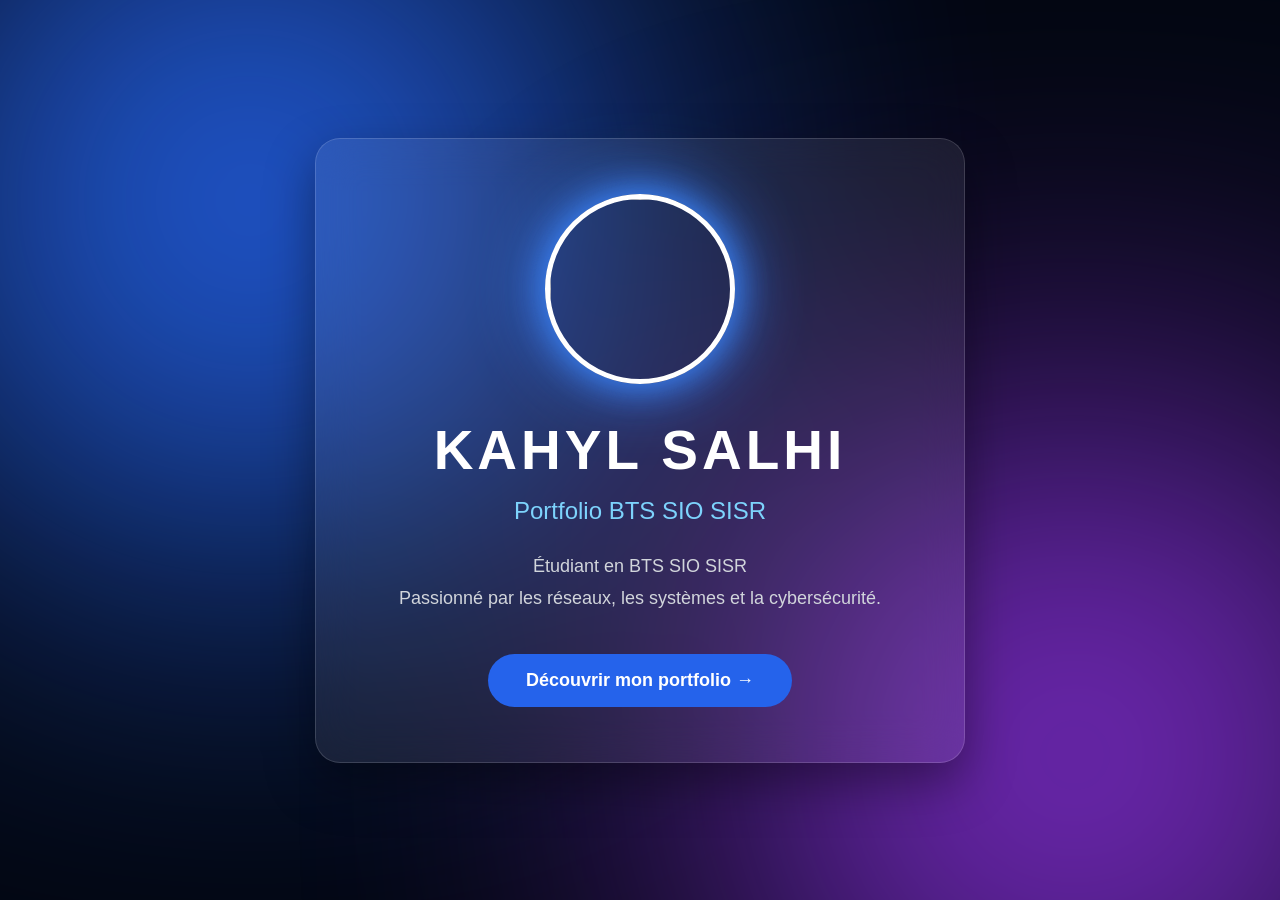
==== commit f53f8802: "Update image source in hero section" ====
--- a/index.html
+++ b/index.html
@@ -19,7 +19,7 @@
 
     <div class="glass">
 
-        <img src="images/photo.png" class="photo">
+        <img src="images/pp.jpeg" class="photo">
 
         <h1>KAHYL SALHI</h1>
 
--- a/accueil.css
+++ b/accueil.css
@@ -1,97 +1,311 @@
-* {
-  margin: 0;
-  padding: 0;
-  box-sizing: border-box;
-}
-
-body {
-  font-family: Arial, sans-serif;
-  height: 100vh;
-  overflow: hidden;
-  background: #020617;
-  color: white;
-}
-
-#particles-js {
-  position: fixed;
-  inset: 0;
-  z-index: 1;
-}
-
-.hero {
-  position: relative;
-  z-index: 2;
-  height: 100vh;
-  display: flex;
-  justify-content: center;
-  align-items: center;
-}
-
-.profile-card {
-  text-align: center;
-  padding: 40px;
-  animation: fadeIn 1.5s ease;
-}
-
-.profile-img {
-  width: 190px;
-  height: 190px;
-  object-fit: cover;
-  border-radius: 50%;
-  border: 4px solid #38bdf8;
-  box-shadow: 0 0 25px #38bdf8;
-  animation: float 3s ease-in-out infinite;
-}
-
-h1 {
-  margin-top: 25px;
-  font-size: 48px;
-  letter-spacing: 2px;
-}
-
-h2 {
-  margin-top: 10px;
-  font-size: 24px;
-  color: #38bdf8;
-}
-
-p {
-  margin-top: 18px;
-  line-height: 1.7;
-  color: #cbd5e1;
-}
-
-.btn {
-  display: inline-block;
-  margin-top: 30px;
-  padding: 14px 32px;
-  border-radius: 40px;
-  background: #2563eb;
-  color: white;
-  text-decoration: none;
-  font-weight: bold;
-  transition: 0.3s;
-}
-
-.btn:hover {
-  transform: scale(1.08);
-  background: #38bdf8;
-  box-shadow: 0 0 25px #38bdf8;
-}
-
-@keyframes float {
-  0% { transform: translateY(0); }
-  50% { transform: translateY(-12px); }
-  100% { transform: translateY(0); }
-}
-
-@keyframes fadeIn {
-  from {
-    opacity: 0;
-    transform: translateY(35px);
-  }
-  to {
-    opacity: 1;
-    transform: translateY(0);
-  }
-}
+*{
+
+    margin:0;
+    padding:0;
+    box-sizing:border-box;
+
+}
+
+body{
+
+    background:#030712;
+
+    height:100vh;
+
+    overflow:hidden;
+
+    font-family:Segoe UI,sans-serif;
+
+}
+
+/*******************
+      Aurora
+********************/
+
+.aurora{
+
+    position:fixed;
+
+    width:100%;
+
+    height:100%;
+
+    overflow:hidden;
+
+    z-index:-1;
+
+}
+
+.aurora::before{
+
+    content:"";
+
+    position:absolute;
+
+    width:700px;
+
+    height:700px;
+
+    background:#2563eb;
+
+    filter:blur(170px);
+
+    border-radius:50%;
+
+    top:-150px;
+
+    left:-100px;
+
+    animation:move1 18s infinite alternate ease-in-out;
+
+}
+
+.aurora::after{
+
+    content:"";
+
+    position:absolute;
+
+    width:650px;
+
+    height:650px;
+
+    background:#9333ea;
+
+    filter:blur(180px);
+
+    border-radius:50%;
+
+    bottom:-180px;
+
+    right:-120px;
+
+    animation:move2 20s infinite alternate ease-in-out;
+
+}
+
+@keyframes move1{
+
+0%{
+
+transform:translate(0,0);
+
+}
+
+100%{
+
+transform:translate(250px,180px);
+
+}
+
+}
+
+@keyframes move2{
+
+0%{
+
+transform:translate(0,0);
+
+}
+
+100%{
+
+transform:translate(-250px,-180px);
+
+}
+
+}
+
+/*******************
+      Hero
+********************/
+
+.hero{
+
+display:flex;
+
+justify-content:center;
+
+align-items:center;
+
+height:100vh;
+
+}
+
+/*******************
+     Glass Card
+********************/
+
+.glass{
+
+width:650px;
+
+padding:55px;
+
+text-align:center;
+
+border-radius:25px;
+
+background:rgba(255,255,255,.08);
+
+backdrop-filter:blur(22px);
+
+border:1px solid rgba(255,255,255,.15);
+
+box-shadow:0 20px 50px rgba(0,0,0,.4);
+
+animation:fade 1.8s;
+
+}
+
+/*******************
+      Photo
+********************/
+
+.photo{
+
+width:190px;
+
+height:190px;
+
+border-radius:50%;
+
+object-fit:cover;
+
+border:5px solid white;
+
+box-shadow:
+
+0 0 35px #3b82f6,
+
+0 0 70px #3b82f6;
+
+animation:float 5s ease-in-out infinite;
+
+}
+
+/*******************
+      Textes
+********************/
+
+h1{
+
+margin-top:25px;
+
+font-size:55px;
+
+letter-spacing:4px;
+
+color:white;
+
+}
+
+h2{
+
+margin-top:15px;
+
+font-size:24px;
+
+color:#7dd3fc;
+
+font-weight:500;
+
+}
+
+p{
+
+margin-top:25px;
+
+font-size:18px;
+
+line-height:32px;
+
+color:#d1d5db;
+
+}
+
+/*******************
+      Bouton
+********************/
+
+.button{
+
+display:inline-block;
+
+margin-top:40px;
+
+padding:16px 38px;
+
+border-radius:50px;
+
+background:#2563eb;
+
+text-decoration:none;
+
+font-size:18px;
+
+color:white;
+
+font-weight:bold;
+
+transition:.35s;
+
+}
+
+.button:hover{
+
+background:#3b82f6;
+
+transform:translateY(-5px);
+
+box-shadow:
+
+0 0 30px #2563eb;
+
+}
+
+/*******************
+     Animations
+********************/
+
+@keyframes float{
+
+0%{
+
+transform:translateY(0);
+
+}
+
+50%{
+
+transform:translateY(-12px);
+
+}
+
+100%{
+
+transform:translateY(0);
+
+}
+
+}
+
+@keyframes fade{
+
+from{
+
+opacity:0;
+
+transform:translateY(50px);
+
+}
+
+to{
+
+opacity:1;
+
+transform:translateY(0);
+
+}
+
+}
